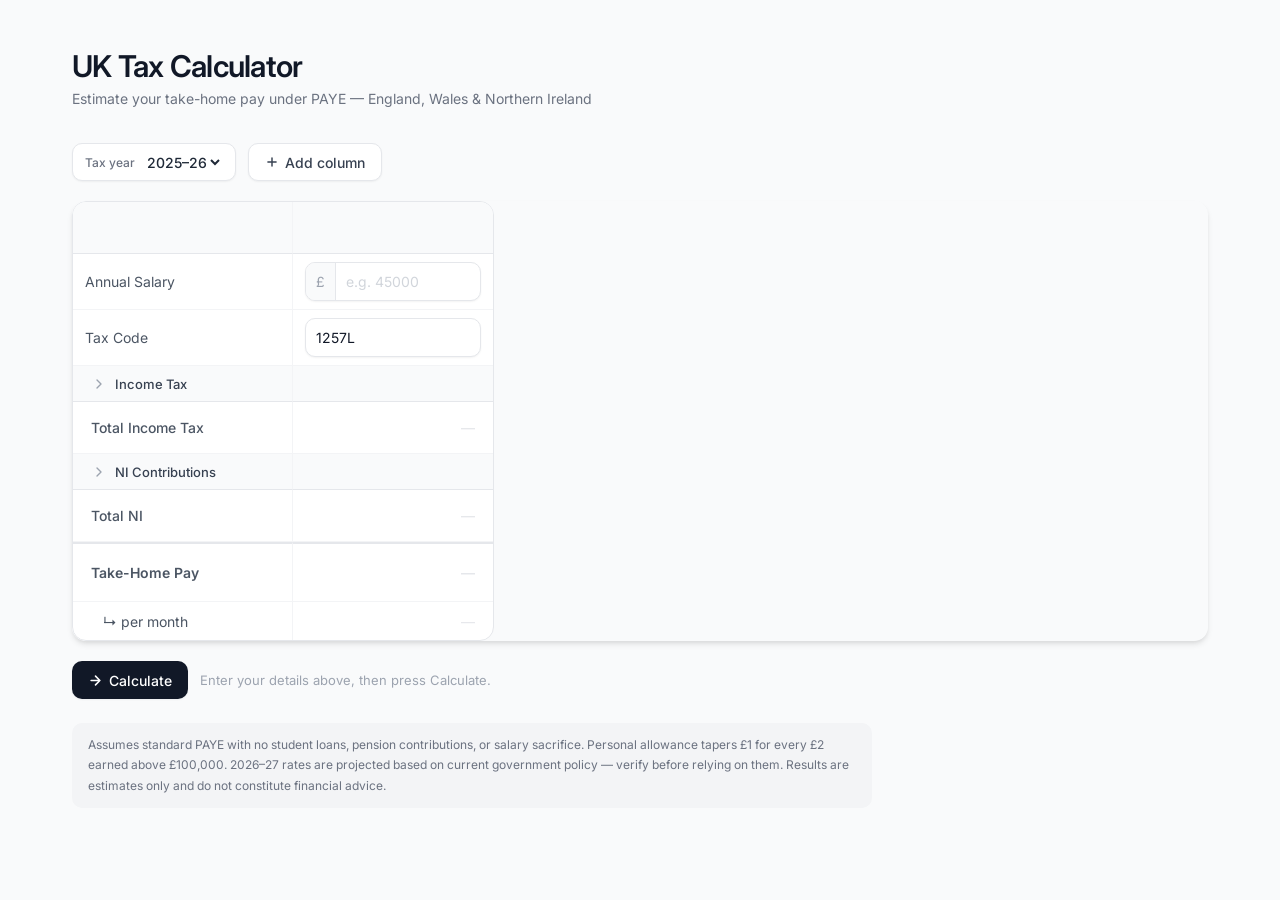
==== index.html @ f3ed20ea "First commit" ====
<!DOCTYPE html>
<html lang="en">
<head>
<meta charset="UTF-8">
<meta name="viewport" content="width=device-width, initial-scale=1.0">
<title>UK Tax Calculator</title>
<link href="https://fonts.googleapis.com/css2?family=Inter:wght@300;400;500;600&display=swap" rel="stylesheet">
<style>
*, *::before, *::after { box-sizing: border-box; margin: 0; padding: 0; }

:root {
  --white:   #ffffff;
  --gray-50: #f9fafb;
  --gray-100:#f3f4f6;
  --gray-200:#e5e7eb;
  --gray-300:#d1d5db;
  --gray-400:#9ca3af;
  --gray-500:#6b7280;
  --gray-600:#4b5563;
  --gray-700:#374151;
  --gray-800:#1f2937;
  --gray-900:#111827;

  --blue-50:  #eff6ff;
  --blue-100: #dbeafe;
  --blue-500: #3b82f6;
  --blue-600: #2563eb;
  --blue-700: #1d4ed8;

  --green-50:  #f0fdf4;
  --green-100: #dcfce7;
  --green-600: #16a34a;
  --green-700: #15803d;

  --amber-50:  #fffbeb;
  --amber-100: #fef3c7;
  --amber-600: #d97706;

  --radius-sm: 6px;
  --radius:    10px;
  --radius-lg: 14px;
  --shadow-sm: 0 1px 2px rgba(0,0,0,0.05);
  --shadow:    0 1px 3px rgba(0,0,0,0.1), 0 1px 2px rgba(0,0,0,0.06);
  --shadow-md: 0 4px 6px -1px rgba(0,0,0,0.1), 0 2px 4px -1px rgba(0,0,0,0.06);
  --col-w: 200px;
  --label-w: 220px;
}

body {
  font-family: 'Inter', system-ui, sans-serif;
  background: var(--gray-50);
  color: var(--gray-900);
  min-height: 100vh;
  -webkit-font-smoothing: antialiased;
}

.page {
  max-width: 1200px;
  margin: 0 auto;
  padding: 48px 32px 80px;
}

/* ── Header ─────────────────────────────────── */
.page-header {
  margin-bottom: 36px;
}
.page-header h1 {
  font-size: 1.875rem;
  font-weight: 600;
  letter-spacing: -0.025em;
  color: var(--gray-900);
  line-height: 1.2;
}
.page-header p {
  margin-top: 6px;
  font-size: 0.875rem;
  color: var(--gray-500);
}

/* ── Toolbar ─────────────────────────────────── */
.toolbar {
  display: flex;
  align-items: center;
  gap: 12px;
  margin-bottom: 20px;
  flex-wrap: wrap;
}

.select-wrap {
  display: flex;
  align-items: center;
  gap: 8px;
  background: var(--white);
  border: 1px solid var(--gray-200);
  border-radius: var(--radius);
  padding: 0 12px;
  height: 38px;
  box-shadow: var(--shadow-sm);
}
.select-wrap label {
  font-size: 0.75rem;
  font-weight: 500;
  color: var(--gray-500);
  white-space: nowrap;
}
.select-wrap select {
  background: none;
  border: none;
  font-family: inherit;
  font-size: 0.875rem;
  font-weight: 500;
  color: var(--gray-800);
  outline: none;
  cursor: pointer;
}

/* ── Buttons ─────────────────────────────────── */
.btn {
  display: inline-flex;
  align-items: center;
  gap: 6px;
  font-family: inherit;
  font-size: 0.875rem;
  font-weight: 500;
  border-radius: var(--radius);
  border: none;
  cursor: pointer;
  padding: 0 16px;
  height: 38px;
  transition: background 0.15s, box-shadow 0.15s, transform 0.1s;
  white-space: nowrap;
}
.btn:active { transform: scale(0.98); }

.btn-primary {
  background: var(--gray-900);
  color: #fff;
  box-shadow: var(--shadow-sm);
}
.btn-primary:hover { background: var(--gray-700); }

.btn-outline {
  background: var(--white);
  color: var(--gray-700);
  border: 1px solid var(--gray-200);
  box-shadow: var(--shadow-sm);
}
.btn-outline:hover { background: var(--gray-50); border-color: var(--gray-300); }

.btn-ghost {
  background: transparent;
  color: var(--gray-500);
  border: 1px dashed var(--gray-300);
}
.btn-ghost:hover { background: var(--gray-100); color: var(--gray-700); }

.btn-danger {
  background: none;
  border: none;
  color: var(--gray-400);
  cursor: pointer;
  font-size: 0.75rem;
  font-family: inherit;
  padding: 2px 6px;
  border-radius: var(--radius-sm);
  transition: color 0.15s, background 0.15s;
}
.btn-danger:hover { color: #dc2626; background: #fef2f2; }

/* ── Table wrapper ─────────────────────────────────── */
.table-scroll {
  overflow-x: auto;
  border-radius: var(--radius-lg);
  box-shadow: var(--shadow-md);
}

.calc-grid {
  display: grid;
  /* label col + data cols; set via JS inline style */
  background: var(--white);
  border: 1px solid var(--gray-200);
  border-radius: var(--radius-lg);
  overflow: hidden;
  min-width: fit-content;
  width: fit-content;
}

/* ── Cells ─────────────────────────────────── */
.cell {
  display: flex;
  align-items: center;
  padding: 0 18px;
  min-height: 48px;
  border-bottom: 1px solid var(--gray-100);
  border-right: 1px solid var(--gray-100);
  font-size: 0.875rem;
}
.cell.no-border-right { border-right: none; }
.cell.no-border-bottom { border-bottom: none; }

/* column header */
.cell-colhead {
  background: var(--gray-50);
  min-height: 52px;
  justify-content: space-between;
  align-items: center;
  gap: 6px;
  border-bottom: 1px solid var(--gray-200);
  border-right: 1px solid var(--gray-100);
}
.cell-colhead.label-col {
  justify-content: flex-start;
}

/* section row */
.cell-section {
  background: var(--gray-50);
  min-height: 36px;
  border-bottom: 1px solid var(--gray-200);
}
.cell-section.label-col {
  cursor: pointer;
  user-select: none;
  gap: 8px;
  transition: background 0.12s;
}
.cell-section.label-col:hover { background: var(--gray-100); }
.cell-section.value-col {
  background: var(--gray-50);
}

/* input row */
.cell-input { min-height: 56px; padding: 8px 12px; }

/* band row */
.cell-band { min-height: 40px; background: var(--gray-50); }
.cell-band.label-col { padding-left: 36px; color: var(--gray-500); font-size: 0.8125rem; }

.cell-niband { min-height: 40px; background: var(--amber-50); }
.cell-niband.label-col { padding-left: 36px; color: var(--amber-600); font-size: 0.8125rem; }

.cell-taxband { min-height: 40px; background: var(--blue-50); }
.cell-taxband.label-col { padding-left: 36px; color: var(--blue-600); font-size: 0.8125rem; }

/* total rows */
.cell-total { min-height: 52px; font-weight: 500; }
.cell-total.label-col { font-size: 0.875rem; color: var(--gray-700); }

.cell-takehome { min-height: 60px; border-top: 2px solid var(--gray-200); }
.cell-takehome.label-col { font-size: 0.9375rem; font-weight: 600; color: var(--gray-900); }

.cell-monthly { min-height: 38px; }
.cell-monthly.label-col { padding-left: 30px; font-size: 0.8125rem; color: var(--gray-400); }

/* label column text */
.cell.label-col { color: var(--gray-600); font-size: 0.875rem; }

/* value cells */
.cell.value-col {
  justify-content: flex-end;
  font-variant-numeric: tabular-nums;
  color: var(--gray-600);
}
.cell-total.value-col { color: var(--blue-600); }
.cell-total.value-col.ni { color: var(--amber-600); }
.cell-takehome.value-col { font-size: 1rem; font-weight: 600; color: var(--gray-900); }
.cell-monthly.value-col  { color: var(--gray-400); font-size: 0.8125rem; }
.cell-taxband.value-col  { color: var(--blue-500); }
.cell-niband.value-col   { color: var(--amber-600); }

/* pending state (not yet calculated) */
.cell.pending { color: var(--gray-300); }

/* ── Input field ─────────────────────────────────── */
.field {
  display: flex;
  align-items: center;
  width: 100%;
  background: var(--white);
  border: 1px solid var(--gray-200);
  border-radius: var(--radius);
  overflow: hidden;
  transition: border-color 0.15s, box-shadow 0.15s;
  box-shadow: var(--shadow-sm);
}
.field:focus-within {
  border-color: var(--blue-500);
  box-shadow: 0 0 0 3px rgba(59,130,246,0.15);
}
.field-pfx {
  padding: 0 10px;
  font-size: 0.875rem;
  color: var(--gray-400);
  background: var(--gray-50);
  align-self: stretch;
  display: flex;
  align-items: center;
  border-right: 1px solid var(--gray-200);
  flex-shrink: 0;
}
.field input {
  flex: 1;
  border: none;
  background: none;
  font-family: inherit;
  font-size: 0.875rem;
  color: var(--gray-900);
  padding: 10px 10px;
  outline: none;
  min-width: 0;
}
.field input::placeholder { color: var(--gray-300); }

/* ── Toggle chevron ─────────────────────────────────── */
.chevron {
  width: 16px;
  height: 16px;
  flex-shrink: 0;
  color: var(--gray-400);
  transition: transform 0.2s;
}
.chevron.open { transform: rotate(90deg); }

/* ── Column header controls ─────────────────────────────────── */
.col-num {
  font-size: 0.75rem;
  font-weight: 600;
  color: var(--gray-400);
  letter-spacing: 0.06em;
  text-transform: uppercase;
}

/* ── Badges ─────────────────────────────────── */
.badge {
  display: inline-flex;
  align-items: center;
  font-size: 0.6875rem;
  font-weight: 500;
  padding: 2px 7px;
  border-radius: 999px;
}
.badge-blue { background: var(--blue-100); color: var(--blue-700); }
.badge-green { background: var(--green-100); color: var(--green-700); }

/* ── Calculate button area ─────────────────────────────────── */
.calc-action {
  display: flex;
  align-items: center;
  gap: 12px;
  margin-top: 20px;
}
.calc-note {
  font-size: 0.8125rem;
  color: var(--gray-400);
}

/* ── Result pending overlay ─────────────────────────────────── */
.result-dash {
  color: var(--gray-200);
  font-size: 0.875rem;
}

/* ── Disclaimer ─────────────────────────────────── */
.disclaimer {
  margin-top: 24px;
  padding: 12px 16px;
  background: var(--gray-100);
  border-radius: var(--radius);
  font-size: 0.75rem;
  color: var(--gray-500);
  line-height: 1.7;
  max-width: 800px;
}

/* ── Animations ─────────────────────────────────── */
@keyframes fadeSlide {
  from { opacity: 0; transform: translateY(8px); }
  to   { opacity: 1; transform: translateY(0); }
}
.results-appear { animation: fadeSlide 0.25s ease; }
</style>
</head>
<body>
<div class="page">

  <header class="page-header">
    <h1>UK Tax Calculator</h1>
    <p>Estimate your take-home pay under PAYE — England, Wales &amp; Northern Ireland</p>
  </header>

  <div class="toolbar">
    <div class="select-wrap">
      <label>Tax year</label>
      <select id="taxYear">
        <option value="2526" selected>2025–26</option>
        <option value="2627">2026–27</option>
      </select>
    </div>
  </div>

  <div class="table-scroll">
    <div class="calc-grid" id="grid"></div>
  </div>

  <div class="calc-action">
    <button class="btn btn-primary" id="calcBtn" onclick="calculate()">
      <svg width="15" height="15" viewBox="0 0 24 24" fill="none" stroke="currentColor" stroke-width="2.5" stroke-linecap="round" stroke-linejoin="round"><path d="M5 12h14M12 5l7 7-7 7"/></svg>
      Calculate
    </button>
    <span class="calc-note" id="calcNote">Enter your details above, then press Calculate.</span>
  </div>

  <p class="disclaimer">
    Assumes standard PAYE with no student loans, pension contributions, or salary sacrifice. Personal allowance tapers £1 for every £2 earned above £100,000.
    2026–27 rates are projected based on current government policy — verify before relying on them. Results are estimates only and do not constitute financial advice.
  </p>

</div>

<script>
// ── Tax data ──────────────────────────────────────────────────────────────────
const YEARS = {
  '2526': {
    pa: 12570,
    tax: [
      { label: 'Personal allowance (0%)',  rate: 0,    lo: 0,      hi: 12570 },
      { label: 'Basic rate · 20%',         rate: 0.20, lo: 12570,  hi: 50270 },
      { label: 'Higher rate · 40%',        rate: 0.40, lo: 50270,  hi: 125140 },
      { label: 'Additional rate · 45%',    rate: 0.45, lo: 125140, hi: Infinity },
    ],
    ni: [
      { label: 'Below threshold · 0%',     rate: 0,    lo: 0,      hi: 12570 },
      { label: 'Primary rate · 8%',        rate: 0.08, lo: 12570,  hi: 50270 },
      { label: 'Above upper limit · 2%',   rate: 0.02, lo: 50270,  hi: Infinity },
    ],
  },
  '2627': {
    pa: 12570,
    tax: [
      { label: 'Personal allowance (0%)',  rate: 0,    lo: 0,      hi: 12570 },
      { label: 'Basic rate · 20%',         rate: 0.20, lo: 12570,  hi: 50270 },
      { label: 'Higher rate · 40%',        rate: 0.40, lo: 50270,  hi: 125140 },
      { label: 'Additional rate · 45%',    rate: 0.45, lo: 125140, hi: Infinity },
    ],
    ni: [
      { label: 'Below threshold · 0%',     rate: 0,    lo: 0,      hi: 12570 },
      { label: 'Primary rate · 8%',        rate: 0.08, lo: 12570,  hi: 50270 },
      { label: 'Above upper limit · 2%',   rate: 0.02, lo: 50270,  hi: Infinity },
    ],
  },
};

// ── State ─────────────────────────────────────────────────────────────────────
const MAX_COLS = 5;
const S = {
  cols: [{ salary: '', taxCode: '1257L' }],  // start with 1 column
  taxOpen: false,
  niOpen: false,
  results: null,   // null = not yet calculated
};

// ── Tax code parser ───────────────────────────────────────────────────────────
function parseCode(code, basePa, salary) {
  code = (code || '1257L').toUpperCase().trim();
  const suffix = code.replace(/\d/g, '');
  const n = parseInt(code.replace(/\D/g, ''), 10);
  if (suffix === 'NT') return { pa: Infinity, mode: 'NT' };
  if (suffix === 'BR') return { pa: 0,        mode: 'BR' };
  if (suffix === 'D0') return { pa: 0,        mode: 'D0' };
  if (suffix === 'D1') return { pa: 0,        mode: 'D1' };
  if (suffix === 'K')  return { pa: -(n * 10), mode: 'K' };
  let pa = isNaN(n) ? basePa : n * 10;
  if (suffix === 'M') pa += 1260;
  if (suffix === 'N') pa -= 1260;
  if (salary > 100000 && pa > 0)
    pa = Math.max(0, pa - Math.floor((salary - 100000) / 2));
  return { pa, mode: 'normal' };
}

// ── Calculation ───────────────────────────────────────────────────────────────
function calcOne(salary, taxCode, yearKey) {
  if (!salary || salary <= 0) return null;
  const yr = YEARS[yearKey];
  const { pa, mode } = parseCode(taxCode, yr.pa, salary);

  let taxBands;
  if (mode === 'BR') {
    taxBands = [{ label: 'Basic rate · 20%',       rate: 0.20, lo: 0, hi: Infinity }];
  } else if (mode === 'D0') {
    taxBands = [{ label: 'Higher rate · 40%',      rate: 0.40, lo: 0, hi: Infinity }];
  } else if (mode === 'D1') {
    taxBands = [{ label: 'Additional rate · 45%',  rate: 0.45, lo: 0, hi: Infinity }];
  } else if (mode === 'NT') {
    taxBands = [{ label: 'No tax',                 rate: 0,    lo: 0, hi: Infinity }];
  } else {
    const shift = (mode === 'K') ? 0 : pa - yr.pa;
    const extra = (mode === 'K') ? Math.abs(pa) : 0;
    taxBands = yr.tax.map(b => ({
      ...b,
      lo: Math.max(0, b.lo + shift + extra),
      hi: b.hi === Infinity ? Infinity : Math.max(0, b.hi + shift + extra),
    }));
  }

  const taxBreakdown = taxBands.map(b => {
    const taxable = Math.max(0, Math.min(salary, b.hi) - b.lo);
    return { label: b.label, amount: taxable * b.rate };
  });
  const niBreakdown = yr.ni.map(b => {
    const niable = Math.max(0, Math.min(salary, b.hi) - b.lo);
    return { label: b.label, amount: niable * b.rate };
  });
  const totalTax = taxBreakdown.reduce((s, b) => s + b.amount, 0);
  const totalNI  = niBreakdown.reduce((s, b) => s + b.amount, 0);
  return { salary, totalTax, totalNI, takeHome: salary - totalTax - totalNI, taxBreakdown, niBreakdown };
}

// ── Format helpers ────────────────────────────────────────────────────────────
const fmt  = v => v == null ? '—' : '£' + Math.round(v).toLocaleString('en-GB');
const esc  = s => String(s||'').replace(/&/g,'&amp;').replace(/</g,'&lt;').replace(/>/g,'&gt;').replace(/"/g,'&quot;');
const cols = () => S.cols.length;

// ── Render ────────────────────────────────────────────────────────────────────
function render() {
  const yearKey = document.getElementById('taxYear').value;
  const yr = YEARS[yearKey];
  const n = cols();
  const res = S.results; // array | null

  // Update grid column template
  const grid = document.getElementById('grid');
  grid.style.gridTemplateColumns = `var(--label-w) repeat(${n}, var(--col-w))`;

  // Chevron SVG helper
  const chev = (open) =>
    `<svg class="chevron ${open ? 'open' : ''}" viewBox="0 0 24 24" fill="none" stroke="currentColor" stroke-width="2" stroke-linecap="round" stroke-linejoin="round"><polyline points="9 18 15 12 9 6"/></svg>`;

  // Cell builders
  const C = (cls, content, extra='') =>
    `<div class="cell ${cls}" ${extra}>${content}</div>`;

  const lastColClass = (i) => i === n - 1 ? 'no-border-right' : '';
  const lastRowFlag = 'no-border-bottom';

  let h = '';

  // ── Column header row
  h += C('cell-colhead label-col', '');
  for (let i = 0; i < n; i++) {
    const isLast = i === n - 1;
    h += `<div class="cell cell-colhead value-col ${isLast ? 'no-border-right' : ''}">
      <span class="col-num">${n > 1 ? `Option ${String.fromCharCode(65 + i)}` : ''}</span>
      ${n > 1 ? `<button class="btn-danger" onclick="removeCol(${i})" title="Remove column">✕</button>` : ''}
    </div>`;
  }

  // ── Annual salary row
  h += C('cell cell-input label-col', 'Annual Salary');
  for (let i = 0; i < n; i++) {
    h += `<div class="cell cell-input value-col ${lastColClass(i)}">
      <div class="field">
        <span class="field-pfx">£</span>
        <input type="number" min="0" step="1000" placeholder="e.g. 45000"
          value="${esc(S.cols[i].salary)}"
          data-col-input="${i}" data-field="salary"
          oninput="updateCol(${i},'salary',this.value)">
      </div>
    </div>`;
  }

  // ── Tax code row
  h += C('cell cell-input label-col', 'Tax Code');
  for (let i = 0; i < n; i++) {
    h += `<div class="cell cell-input value-col ${lastColClass(i)}">
      <div class="field">
        <input type="text" placeholder="e.g. 1257L" style="text-transform:uppercase"
          value="${esc(S.cols[i].taxCode)}"
          data-col-input="${i}" data-field="taxCode"
          oninput="updateCol(${i},'taxCode',this.value)">
      </div>
    </div>`;
  }

  // ── Income Tax section header (toggle in label col only)
  h += `<div class="cell cell-section label-col" onclick="toggleS('taxOpen')">
    ${chev(S.taxOpen)}
    <span style="font-size:0.8125rem;font-weight:500;color:var(--gray-700)">Income Tax</span>
  </div>`;
  for (let i = 0; i < n; i++) {
    h += C(`cell cell-section value-col ${lastColClass(i)}`, '');
  }

  // ── Tax band rows
  if (S.taxOpen) {
    yr.tax.forEach((b, bi) => {
      h += C('cell cell-taxband label-col', b.label);
      for (let i = 0; i < n; i++) {
        const val = res ? res[i]?.taxBreakdown[bi]?.amount ?? null : null;
        h += C(`cell cell-taxband value-col ${lastColClass(i)}`, res ? fmt(val) : '<span class="result-dash">—</span>');
      }
    });
  }

  // ── Total income tax
  h += C('cell cell-total label-col', 'Total Income Tax');
  for (let i = 0; i < n; i++) {
    h += C(`cell cell-total value-col ${lastColClass(i)}`, res ? fmt(res[i]?.totalTax) : '<span class="result-dash">—</span>');
  }

  // ── NI section header
  h += `<div class="cell cell-section label-col" onclick="toggleS('niOpen')">
    ${chev(S.niOpen)}
    <span style="font-size:0.8125rem;font-weight:500;color:var(--gray-700)">NI Contributions</span>
  </div>`;
  for (let i = 0; i < n; i++) {
    h += C(`cell cell-section value-col ${lastColClass(i)}`, '');
  }

  // ── NI band rows
  if (S.niOpen) {
    yr.ni.forEach((b, bi) => {
      h += C('cell cell-niband label-col', b.label);
      for (let i = 0; i < n; i++) {
        const val = res ? res[i]?.niBreakdown[bi]?.amount ?? null : null;
        h += C(`cell cell-niband value-col ${lastColClass(i)}`, res ? fmt(val) : '<span class="result-dash">—</span>');
      }
    });
  }

  // ── Total NI
  h += C('cell cell-total label-col', 'Total NI');
  for (let i = 0; i < n; i++) {
    h += C(`cell cell-total value-col ni ${lastColClass(i)}`, res ? fmt(res[i]?.totalNI) : '<span class="result-dash">—</span>');
  }

  // ── Take-home annual
  h += C('cell cell-takehome label-col', 'Take-Home Pay');
  for (let i = 0; i < n; i++) {
    h += C(`cell cell-takehome value-col ${lastColClass(i)}`, res ? fmt(res[i]?.takeHome) : '<span class="result-dash">—</span>');
  }

  // ── Take-home monthly (last row — no bottom border)
  h += C(`cell cell-monthly label-col ${lastRowFlag}`, '↳ per month');
  for (let i = 0; i < n; i++) {
    h += C(`cell cell-monthly value-col ${lastColClass(i)} ${lastRowFlag}`, res ? fmt(res[i] ? res[i].takeHome / 12 : null) : '<span class="result-dash">—</span>');
  }

  grid.innerHTML = h;

  // Show/hide add column button in toolbar
  renderToolbar();
}

function renderToolbar() {
  let btn = document.getElementById('addColBtn');
  if (!btn) {
    btn = document.createElement('button');
    btn.id = 'addColBtn';
    btn.className = 'btn btn-outline';
    btn.onclick = addCol;
    document.querySelector('.toolbar').appendChild(btn);
  }
  if (S.cols.length >= MAX_COLS) {
    btn.style.display = 'none';
  } else {
    btn.style.display = '';
    btn.innerHTML = `<svg width="14" height="14" viewBox="0 0 24 24" fill="none" stroke="currentColor" stroke-width="2.5" stroke-linecap="round"><line x1="12" y1="5" x2="12" y2="19"/><line x1="5" y1="12" x2="19" y2="12"/></svg> Add column`;
  }
}

// ── Actions ────────────────────────────────────────────────────────────────────
function setNote(msg, color) {
  const note = document.getElementById('calcNote');
  note.textContent = msg;
  note.style.color = color;
}

function calculate() {
  // Flush any in-progress input values from the DOM into state before calculating,
  // since updateCol() no longer calls render() (to preserve focus).
  document.querySelectorAll('[data-col-input]').forEach(el => {
    const i = +el.dataset.colInput;
    const field = el.dataset.field;
    if (S.cols[i]) S.cols[i][field] = el.value;
  });

  const yearKey = document.getElementById('taxYear').value;
  S.results = S.cols.map(c => {
    const sal = parseFloat(c.salary);
    return isNaN(sal) || sal <= 0 ? null : calcOne(sal, c.taxCode, yearKey);
  });

  const anyValid = S.results.some(r => r !== null);
  if (anyValid) {
    setNote('Results updated.', 'var(--green-600)');
    document.getElementById('grid').classList.add('results-appear');
    setTimeout(() => document.getElementById('grid').classList.remove('results-appear'), 300);
  } else {
    setNote('Please enter at least one annual salary.', 'var(--gray-400)');
  }

  render();
}

function updateCol(i, field, val) {
  S.cols[i][field] = val;
  // Mark results stale — do NOT call render() here, that would destroy the focused input
  if (S.results) {
    S.results = null;
    setNote('Details changed — press Calculate to update.', 'var(--gray-400)');
  }
  // Keep the grid column template in sync (no innerHTML touch needed)
}

function addCol() {
  if (S.cols.length >= MAX_COLS) return;
  S.cols.push({ salary: '', taxCode: '1257L' });
  S.results = null;
  render();
}

function removeCol(i) {
  if (S.cols.length <= 1) return;
  S.cols.splice(i, 1);
  S.results = null;
  render();
}

function toggleS(key) {
  S[key] = !S[key];
  render();
}

// ── Init ───────────────────────────────────────────────────────────────────────
render();
</script>
</body>
</html>
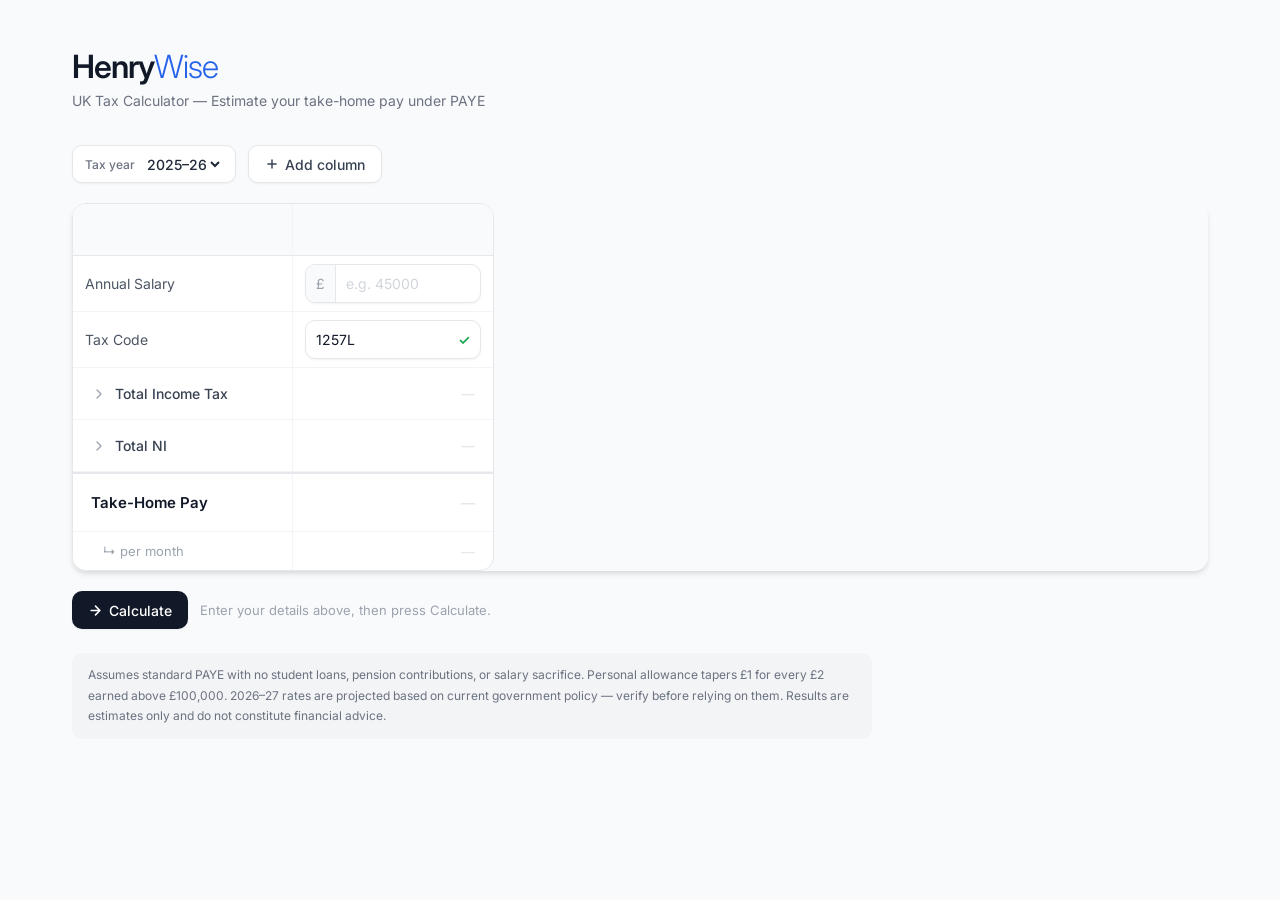
==== commit 9be4e010: "Split into separate files, add branding and UX improvements Extract inline CSS to styles.css and JS " ====
--- a/index.html
+++ b/index.html
@@ -1,391 +1,18 @@
 <!DOCTYPE html>
 <html lang="en">
 <head>
-<meta charset="UTF-8">
-<meta name="viewport" content="width=device-width, initial-scale=1.0">
-<title>UK Tax Calculator</title>
-<link href="https://fonts.googleapis.com/css2?family=Inter:wght@300;400;500;600&display=swap" rel="stylesheet">
-<style>
-*, *::before, *::after { box-sizing: border-box; margin: 0; padding: 0; }
-
-:root {
-  --white:   #ffffff;
-  --gray-50: #f9fafb;
-  --gray-100:#f3f4f6;
-  --gray-200:#e5e7eb;
-  --gray-300:#d1d5db;
-  --gray-400:#9ca3af;
-  --gray-500:#6b7280;
-  --gray-600:#4b5563;
-  --gray-700:#374151;
-  --gray-800:#1f2937;
-  --gray-900:#111827;
-
-  --blue-50:  #eff6ff;
-  --blue-100: #dbeafe;
-  --blue-500: #3b82f6;
-  --blue-600: #2563eb;
-  --blue-700: #1d4ed8;
-
-  --green-50:  #f0fdf4;
-  --green-100: #dcfce7;
-  --green-600: #16a34a;
-  --green-700: #15803d;
-
-  --amber-50:  #fffbeb;
-  --amber-100: #fef3c7;
-  --amber-600: #d97706;
-
-  --radius-sm: 6px;
-  --radius:    10px;
-  --radius-lg: 14px;
-  --shadow-sm: 0 1px 2px rgba(0,0,0,0.05);
-  --shadow:    0 1px 3px rgba(0,0,0,0.1), 0 1px 2px rgba(0,0,0,0.06);
-  --shadow-md: 0 4px 6px -1px rgba(0,0,0,0.1), 0 2px 4px -1px rgba(0,0,0,0.06);
-  --col-w: 200px;
-  --label-w: 220px;
-}
-
-body {
-  font-family: 'Inter', system-ui, sans-serif;
-  background: var(--gray-50);
-  color: var(--gray-900);
-  min-height: 100vh;
-  -webkit-font-smoothing: antialiased;
-}
-
-.page {
-  max-width: 1200px;
-  margin: 0 auto;
-  padding: 48px 32px 80px;
-}
-
-/* ── Header ─────────────────────────────────── */
-.page-header {
-  margin-bottom: 36px;
-}
-.page-header h1 {
-  font-size: 1.875rem;
-  font-weight: 600;
-  letter-spacing: -0.025em;
-  color: var(--gray-900);
-  line-height: 1.2;
-}
-.page-header p {
-  margin-top: 6px;
-  font-size: 0.875rem;
-  color: var(--gray-500);
-}
-
-/* ── Toolbar ─────────────────────────────────── */
-.toolbar {
-  display: flex;
-  align-items: center;
-  gap: 12px;
-  margin-bottom: 20px;
-  flex-wrap: wrap;
-}
-
-.select-wrap {
-  display: flex;
-  align-items: center;
-  gap: 8px;
-  background: var(--white);
-  border: 1px solid var(--gray-200);
-  border-radius: var(--radius);
-  padding: 0 12px;
-  height: 38px;
-  box-shadow: var(--shadow-sm);
-}
-.select-wrap label {
-  font-size: 0.75rem;
-  font-weight: 500;
-  color: var(--gray-500);
-  white-space: nowrap;
-}
-.select-wrap select {
-  background: none;
-  border: none;
-  font-family: inherit;
-  font-size: 0.875rem;
-  font-weight: 500;
-  color: var(--gray-800);
-  outline: none;
-  cursor: pointer;
-}
-
-/* ── Buttons ─────────────────────────────────── */
-.btn {
-  display: inline-flex;
-  align-items: center;
-  gap: 6px;
-  font-family: inherit;
-  font-size: 0.875rem;
-  font-weight: 500;
-  border-radius: var(--radius);
-  border: none;
-  cursor: pointer;
-  padding: 0 16px;
-  height: 38px;
-  transition: background 0.15s, box-shadow 0.15s, transform 0.1s;
-  white-space: nowrap;
-}
-.btn:active { transform: scale(0.98); }
-
-.btn-primary {
-  background: var(--gray-900);
-  color: #fff;
-  box-shadow: var(--shadow-sm);
-}
-.btn-primary:hover { background: var(--gray-700); }
-
-.btn-outline {
-  background: var(--white);
-  color: var(--gray-700);
-  border: 1px solid var(--gray-200);
-  box-shadow: var(--shadow-sm);
-}
-.btn-outline:hover { background: var(--gray-50); border-color: var(--gray-300); }
-
-.btn-ghost {
-  background: transparent;
-  color: var(--gray-500);
-  border: 1px dashed var(--gray-300);
-}
-.btn-ghost:hover { background: var(--gray-100); color: var(--gray-700); }
-
-.btn-danger {
-  background: none;
-  border: none;
-  color: var(--gray-400);
-  cursor: pointer;
-  font-size: 0.75rem;
-  font-family: inherit;
-  padding: 2px 6px;
-  border-radius: var(--radius-sm);
-  transition: color 0.15s, background 0.15s;
-}
-.btn-danger:hover { color: #dc2626; background: #fef2f2; }
-
-/* ── Table wrapper ─────────────────────────────────── */
-.table-scroll {
-  overflow-x: auto;
-  border-radius: var(--radius-lg);
-  box-shadow: var(--shadow-md);
-}
-
-.calc-grid {
-  display: grid;
-  /* label col + data cols; set via JS inline style */
-  background: var(--white);
-  border: 1px solid var(--gray-200);
-  border-radius: var(--radius-lg);
-  overflow: hidden;
-  min-width: fit-content;
-  width: fit-content;
-}
-
-/* ── Cells ─────────────────────────────────── */
-.cell {
-  display: flex;
-  align-items: center;
-  padding: 0 18px;
-  min-height: 48px;
-  border-bottom: 1px solid var(--gray-100);
-  border-right: 1px solid var(--gray-100);
-  font-size: 0.875rem;
-}
-.cell.no-border-right { border-right: none; }
-.cell.no-border-bottom { border-bottom: none; }
-
-/* column header */
-.cell-colhead {
-  background: var(--gray-50);
-  min-height: 52px;
-  justify-content: space-between;
-  align-items: center;
-  gap: 6px;
-  border-bottom: 1px solid var(--gray-200);
-  border-right: 1px solid var(--gray-100);
-}
-.cell-colhead.label-col {
-  justify-content: flex-start;
-}
-
-/* section row */
-.cell-section {
-  background: var(--gray-50);
-  min-height: 36px;
-  border-bottom: 1px solid var(--gray-200);
-}
-.cell-section.label-col {
-  cursor: pointer;
-  user-select: none;
-  gap: 8px;
-  transition: background 0.12s;
-}
-.cell-section.label-col:hover { background: var(--gray-100); }
-.cell-section.value-col {
-  background: var(--gray-50);
-}
-
-/* input row */
-.cell-input { min-height: 56px; padding: 8px 12px; }
-
-/* band row */
-.cell-band { min-height: 40px; background: var(--gray-50); }
-.cell-band.label-col { padding-left: 36px; color: var(--gray-500); font-size: 0.8125rem; }
-
-.cell-niband { min-height: 40px; background: var(--amber-50); }
-.cell-niband.label-col { padding-left: 36px; color: var(--amber-600); font-size: 0.8125rem; }
-
-.cell-taxband { min-height: 40px; background: var(--blue-50); }
-.cell-taxband.label-col { padding-left: 36px; color: var(--blue-600); font-size: 0.8125rem; }
-
-/* total rows */
-.cell-total { min-height: 52px; font-weight: 500; }
-.cell-total.label-col { font-size: 0.875rem; color: var(--gray-700); }
-
-.cell-takehome { min-height: 60px; border-top: 2px solid var(--gray-200); }
-.cell-takehome.label-col { font-size: 0.9375rem; font-weight: 600; color: var(--gray-900); }
-
-.cell-monthly { min-height: 38px; }
-.cell-monthly.label-col { padding-left: 30px; font-size: 0.8125rem; color: var(--gray-400); }
-
-/* label column text */
-.cell.label-col { color: var(--gray-600); font-size: 0.875rem; }
-
-/* value cells */
-.cell.value-col {
-  justify-content: flex-end;
-  font-variant-numeric: tabular-nums;
-  color: var(--gray-600);
-}
-.cell-total.value-col { color: var(--blue-600); }
-.cell-total.value-col.ni { color: var(--amber-600); }
-.cell-takehome.value-col { font-size: 1rem; font-weight: 600; color: var(--gray-900); }
-.cell-monthly.value-col  { color: var(--gray-400); font-size: 0.8125rem; }
-.cell-taxband.value-col  { color: var(--blue-500); }
-.cell-niband.value-col   { color: var(--amber-600); }
-
-/* pending state (not yet calculated) */
-.cell.pending { color: var(--gray-300); }
-
-/* ── Input field ─────────────────────────────────── */
-.field {
-  display: flex;
-  align-items: center;
-  width: 100%;
-  background: var(--white);
-  border: 1px solid var(--gray-200);
-  border-radius: var(--radius);
-  overflow: hidden;
-  transition: border-color 0.15s, box-shadow 0.15s;
-  box-shadow: var(--shadow-sm);
-}
-.field:focus-within {
-  border-color: var(--blue-500);
-  box-shadow: 0 0 0 3px rgba(59,130,246,0.15);
-}
-.field-pfx {
-  padding: 0 10px;
-  font-size: 0.875rem;
-  color: var(--gray-400);
-  background: var(--gray-50);
-  align-self: stretch;
-  display: flex;
-  align-items: center;
-  border-right: 1px solid var(--gray-200);
-  flex-shrink: 0;
-}
-.field input {
-  flex: 1;
-  border: none;
-  background: none;
-  font-family: inherit;
-  font-size: 0.875rem;
-  color: var(--gray-900);
-  padding: 10px 10px;
-  outline: none;
-  min-width: 0;
-}
-.field input::placeholder { color: var(--gray-300); }
-
-/* ── Toggle chevron ─────────────────────────────────── */
-.chevron {
-  width: 16px;
-  height: 16px;
-  flex-shrink: 0;
-  color: var(--gray-400);
-  transition: transform 0.2s;
-}
-.chevron.open { transform: rotate(90deg); }
-
-/* ── Column header controls ─────────────────────────────────── */
-.col-num {
-  font-size: 0.75rem;
-  font-weight: 600;
-  color: var(--gray-400);
-  letter-spacing: 0.06em;
-  text-transform: uppercase;
-}
-
-/* ── Badges ─────────────────────────────────── */
-.badge {
-  display: inline-flex;
-  align-items: center;
-  font-size: 0.6875rem;
-  font-weight: 500;
-  padding: 2px 7px;
-  border-radius: 999px;
-}
-.badge-blue { background: var(--blue-100); color: var(--blue-700); }
-.badge-green { background: var(--green-100); color: var(--green-700); }
-
-/* ── Calculate button area ─────────────────────────────────── */
-.calc-action {
-  display: flex;
-  align-items: center;
-  gap: 12px;
-  margin-top: 20px;
-}
-.calc-note {
-  font-size: 0.8125rem;
-  color: var(--gray-400);
-}
-
-/* ── Result pending overlay ─────────────────────────────────── */
-.result-dash {
-  color: var(--gray-200);
-  font-size: 0.875rem;
-}
-
-/* ── Disclaimer ─────────────────────────────────── */
-.disclaimer {
-  margin-top: 24px;
-  padding: 12px 16px;
-  background: var(--gray-100);
-  border-radius: var(--radius);
-  font-size: 0.75rem;
-  color: var(--gray-500);
-  line-height: 1.7;
-  max-width: 800px;
-}
-
-/* ── Animations ─────────────────────────────────── */
-@keyframes fadeSlide {
-  from { opacity: 0; transform: translateY(8px); }
-  to   { opacity: 1; transform: translateY(0); }
-}
-.results-appear { animation: fadeSlide 0.25s ease; }
-</style>
+  <meta charset="UTF-8">
+  <meta name="viewport" content="width=device-width, initial-scale=1.0">
+  <title>HenryWise</title>
+  <link href="https://fonts.googleapis.com/css2?family=Inter:wght@300;400;500;600&display=swap" rel="stylesheet">
+  <link rel="stylesheet" href="styles.css">
 </head>
 <body>
 <div class="page">
 
   <header class="page-header">
-    <h1>UK Tax Calculator</h1>
-    <p>Estimate your take-home pay under PAYE — England, Wales &amp; Northern Ireland</p>
+    <div class="logo"><span class="logo-henry">Henry</span><span class="logo-wise">Wise</span></div>
+    <p>UK Tax Calculator — Estimate your take-home pay under PAYE</p>
   </header>
 
   <div class="toolbar">
@@ -411,328 +38,14 @@
   </div>
 
   <p class="disclaimer">
-    Assumes standard PAYE with no student loans, pension contributions, or salary sacrifice. Personal allowance tapers £1 for every £2 earned above £100,000.
-    2026–27 rates are projected based on current government policy — verify before relying on them. Results are estimates only and do not constitute financial advice.
+    Assumes standard PAYE with no student loans, pension contributions, or salary sacrifice.
+    Personal allowance tapers £1 for every £2 earned above £100,000.
+    2026–27 rates are projected based on current government policy — verify before relying on them.
+    Results are estimates only and do not constitute financial advice.
   </p>
 
 </div>
 
-<script>
-// ── Tax data ──────────────────────────────────────────────────────────────────
-const YEARS = {
-  '2526': {
-    pa: 12570,
-    tax: [
-      { label: 'Personal allowance (0%)',  rate: 0,    lo: 0,      hi: 12570 },
-      { label: 'Basic rate · 20%',         rate: 0.20, lo: 12570,  hi: 50270 },
-      { label: 'Higher rate · 40%',        rate: 0.40, lo: 50270,  hi: 125140 },
-      { label: 'Additional rate · 45%',    rate: 0.45, lo: 125140, hi: Infinity },
-    ],
-    ni: [
-      { label: 'Below threshold · 0%',     rate: 0,    lo: 0,      hi: 12570 },
-      { label: 'Primary rate · 8%',        rate: 0.08, lo: 12570,  hi: 50270 },
-      { label: 'Above upper limit · 2%',   rate: 0.02, lo: 50270,  hi: Infinity },
-    ],
-  },
-  '2627': {
-    pa: 12570,
-    tax: [
-      { label: 'Personal allowance (0%)',  rate: 0,    lo: 0,      hi: 12570 },
-      { label: 'Basic rate · 20%',         rate: 0.20, lo: 12570,  hi: 50270 },
-      { label: 'Higher rate · 40%',        rate: 0.40, lo: 50270,  hi: 125140 },
-      { label: 'Additional rate · 45%',    rate: 0.45, lo: 125140, hi: Infinity },
-    ],
-    ni: [
-      { label: 'Below threshold · 0%',     rate: 0,    lo: 0,      hi: 12570 },
-      { label: 'Primary rate · 8%',        rate: 0.08, lo: 12570,  hi: 50270 },
-      { label: 'Above upper limit · 2%',   rate: 0.02, lo: 50270,  hi: Infinity },
-    ],
-  },
-};
-
-// ── State ─────────────────────────────────────────────────────────────────────
-const MAX_COLS = 5;
-const S = {
-  cols: [{ salary: '', taxCode: '1257L' }],  // start with 1 column
-  taxOpen: false,
-  niOpen: false,
-  results: null,   // null = not yet calculated
-};
-
-// ── Tax code parser ───────────────────────────────────────────────────────────
-function parseCode(code, basePa, salary) {
-  code = (code || '1257L').toUpperCase().trim();
-  const suffix = code.replace(/\d/g, '');
-  const n = parseInt(code.replace(/\D/g, ''), 10);
-  if (suffix === 'NT') return { pa: Infinity, mode: 'NT' };
-  if (suffix === 'BR') return { pa: 0,        mode: 'BR' };
-  if (suffix === 'D0') return { pa: 0,        mode: 'D0' };
-  if (suffix === 'D1') return { pa: 0,        mode: 'D1' };
-  if (suffix === 'K')  return { pa: -(n * 10), mode: 'K' };
-  let pa = isNaN(n) ? basePa : n * 10;
-  if (suffix === 'M') pa += 1260;
-  if (suffix === 'N') pa -= 1260;
-  if (salary > 100000 && pa > 0)
-    pa = Math.max(0, pa - Math.floor((salary - 100000) / 2));
-  return { pa, mode: 'normal' };
-}
-
-// ── Calculation ───────────────────────────────────────────────────────────────
-function calcOne(salary, taxCode, yearKey) {
-  if (!salary || salary <= 0) return null;
-  const yr = YEARS[yearKey];
-  const { pa, mode } = parseCode(taxCode, yr.pa, salary);
-
-  let taxBands;
-  if (mode === 'BR') {
-    taxBands = [{ label: 'Basic rate · 20%',       rate: 0.20, lo: 0, hi: Infinity }];
-  } else if (mode === 'D0') {
-    taxBands = [{ label: 'Higher rate · 40%',      rate: 0.40, lo: 0, hi: Infinity }];
-  } else if (mode === 'D1') {
-    taxBands = [{ label: 'Additional rate · 45%',  rate: 0.45, lo: 0, hi: Infinity }];
-  } else if (mode === 'NT') {
-    taxBands = [{ label: 'No tax',                 rate: 0,    lo: 0, hi: Infinity }];
-  } else {
-    const shift = (mode === 'K') ? 0 : pa - yr.pa;
-    const extra = (mode === 'K') ? Math.abs(pa) : 0;
-    taxBands = yr.tax.map(b => ({
-      ...b,
-      lo: Math.max(0, b.lo + shift + extra),
-      hi: b.hi === Infinity ? Infinity : Math.max(0, b.hi + shift + extra),
-    }));
-  }
-
-  const taxBreakdown = taxBands.map(b => {
-    const taxable = Math.max(0, Math.min(salary, b.hi) - b.lo);
-    return { label: b.label, amount: taxable * b.rate };
-  });
-  const niBreakdown = yr.ni.map(b => {
-    const niable = Math.max(0, Math.min(salary, b.hi) - b.lo);
-    return { label: b.label, amount: niable * b.rate };
-  });
-  const totalTax = taxBreakdown.reduce((s, b) => s + b.amount, 0);
-  const totalNI  = niBreakdown.reduce((s, b) => s + b.amount, 0);
-  return { salary, totalTax, totalNI, takeHome: salary - totalTax - totalNI, taxBreakdown, niBreakdown };
-}
-
-// ── Format helpers ────────────────────────────────────────────────────────────
-const fmt  = v => v == null ? '—' : '£' + Math.round(v).toLocaleString('en-GB');
-const esc  = s => String(s||'').replace(/&/g,'&amp;').replace(/</g,'&lt;').replace(/>/g,'&gt;').replace(/"/g,'&quot;');
-const cols = () => S.cols.length;
-
-// ── Render ────────────────────────────────────────────────────────────────────
-function render() {
-  const yearKey = document.getElementById('taxYear').value;
-  const yr = YEARS[yearKey];
-  const n = cols();
-  const res = S.results; // array | null
-
-  // Update grid column template
-  const grid = document.getElementById('grid');
-  grid.style.gridTemplateColumns = `var(--label-w) repeat(${n}, var(--col-w))`;
-
-  // Chevron SVG helper
-  const chev = (open) =>
-    `<svg class="chevron ${open ? 'open' : ''}" viewBox="0 0 24 24" fill="none" stroke="currentColor" stroke-width="2" stroke-linecap="round" stroke-linejoin="round"><polyline points="9 18 15 12 9 6"/></svg>`;
-
-  // Cell builders
-  const C = (cls, content, extra='') =>
-    `<div class="cell ${cls}" ${extra}>${content}</div>`;
-
-  const lastColClass = (i) => i === n - 1 ? 'no-border-right' : '';
-  const lastRowFlag = 'no-border-bottom';
-
-  let h = '';
-
-  // ── Column header row
-  h += C('cell-colhead label-col', '');
-  for (let i = 0; i < n; i++) {
-    const isLast = i === n - 1;
-    h += `<div class="cell cell-colhead value-col ${isLast ? 'no-border-right' : ''}">
-      <span class="col-num">${n > 1 ? `Option ${String.fromCharCode(65 + i)}` : ''}</span>
-      ${n > 1 ? `<button class="btn-danger" onclick="removeCol(${i})" title="Remove column">✕</button>` : ''}
-    </div>`;
-  }
-
-  // ── Annual salary row
-  h += C('cell cell-input label-col', 'Annual Salary');
-  for (let i = 0; i < n; i++) {
-    h += `<div class="cell cell-input value-col ${lastColClass(i)}">
-      <div class="field">
-        <span class="field-pfx">£</span>
-        <input type="number" min="0" step="1000" placeholder="e.g. 45000"
-          value="${esc(S.cols[i].salary)}"
-          data-col-input="${i}" data-field="salary"
-          oninput="updateCol(${i},'salary',this.value)">
-      </div>
-    </div>`;
-  }
-
-  // ── Tax code row
-  h += C('cell cell-input label-col', 'Tax Code');
-  for (let i = 0; i < n; i++) {
-    h += `<div class="cell cell-input value-col ${lastColClass(i)}">
-      <div class="field">
-        <input type="text" placeholder="e.g. 1257L" style="text-transform:uppercase"
-          value="${esc(S.cols[i].taxCode)}"
-          data-col-input="${i}" data-field="taxCode"
-          oninput="updateCol(${i},'taxCode',this.value)">
-      </div>
-    </div>`;
-  }
-
-  // ── Income Tax section header (toggle in label col only)
-  h += `<div class="cell cell-section label-col" onclick="toggleS('taxOpen')">
-    ${chev(S.taxOpen)}
-    <span style="font-size:0.8125rem;font-weight:500;color:var(--gray-700)">Income Tax</span>
-  </div>`;
-  for (let i = 0; i < n; i++) {
-    h += C(`cell cell-section value-col ${lastColClass(i)}`, '');
-  }
-
-  // ── Tax band rows
-  if (S.taxOpen) {
-    yr.tax.forEach((b, bi) => {
-      h += C('cell cell-taxband label-col', b.label);
-      for (let i = 0; i < n; i++) {
-        const val = res ? res[i]?.taxBreakdown[bi]?.amount ?? null : null;
-        h += C(`cell cell-taxband value-col ${lastColClass(i)}`, res ? fmt(val) : '<span class="result-dash">—</span>');
-      }
-    });
-  }
-
-  // ── Total income tax
-  h += C('cell cell-total label-col', 'Total Income Tax');
-  for (let i = 0; i < n; i++) {
-    h += C(`cell cell-total value-col ${lastColClass(i)}`, res ? fmt(res[i]?.totalTax) : '<span class="result-dash">—</span>');
-  }
-
-  // ── NI section header
-  h += `<div class="cell cell-section label-col" onclick="toggleS('niOpen')">
-    ${chev(S.niOpen)}
-    <span style="font-size:0.8125rem;font-weight:500;color:var(--gray-700)">NI Contributions</span>
-  </div>`;
-  for (let i = 0; i < n; i++) {
-    h += C(`cell cell-section value-col ${lastColClass(i)}`, '');
-  }
-
-  // ── NI band rows
-  if (S.niOpen) {
-    yr.ni.forEach((b, bi) => {
-      h += C('cell cell-niband label-col', b.label);
-      for (let i = 0; i < n; i++) {
-        const val = res ? res[i]?.niBreakdown[bi]?.amount ?? null : null;
-        h += C(`cell cell-niband value-col ${lastColClass(i)}`, res ? fmt(val) : '<span class="result-dash">—</span>');
-      }
-    });
-  }
-
-  // ── Total NI
-  h += C('cell cell-total label-col', 'Total NI');
-  for (let i = 0; i < n; i++) {
-    h += C(`cell cell-total value-col ni ${lastColClass(i)}`, res ? fmt(res[i]?.totalNI) : '<span class="result-dash">—</span>');
-  }
-
-  // ── Take-home annual
-  h += C('cell cell-takehome label-col', 'Take-Home Pay');
-  for (let i = 0; i < n; i++) {
-    h += C(`cell cell-takehome value-col ${lastColClass(i)}`, res ? fmt(res[i]?.takeHome) : '<span class="result-dash">—</span>');
-  }
-
-  // ── Take-home monthly (last row — no bottom border)
-  h += C(`cell cell-monthly label-col ${lastRowFlag}`, '↳ per month');
-  for (let i = 0; i < n; i++) {
-    h += C(`cell cell-monthly value-col ${lastColClass(i)} ${lastRowFlag}`, res ? fmt(res[i] ? res[i].takeHome / 12 : null) : '<span class="result-dash">—</span>');
-  }
-
-  grid.innerHTML = h;
-
-  // Show/hide add column button in toolbar
-  renderToolbar();
-}
-
-function renderToolbar() {
-  let btn = document.getElementById('addColBtn');
-  if (!btn) {
-    btn = document.createElement('button');
-    btn.id = 'addColBtn';
-    btn.className = 'btn btn-outline';
-    btn.onclick = addCol;
-    document.querySelector('.toolbar').appendChild(btn);
-  }
-  if (S.cols.length >= MAX_COLS) {
-    btn.style.display = 'none';
-  } else {
-    btn.style.display = '';
-    btn.innerHTML = `<svg width="14" height="14" viewBox="0 0 24 24" fill="none" stroke="currentColor" stroke-width="2.5" stroke-linecap="round"><line x1="12" y1="5" x2="12" y2="19"/><line x1="5" y1="12" x2="19" y2="12"/></svg> Add column`;
-  }
-}
-
-// ── Actions ────────────────────────────────────────────────────────────────────
-function setNote(msg, color) {
-  const note = document.getElementById('calcNote');
-  note.textContent = msg;
-  note.style.color = color;
-}
-
-function calculate() {
-  // Flush any in-progress input values from the DOM into state before calculating,
-  // since updateCol() no longer calls render() (to preserve focus).
-  document.querySelectorAll('[data-col-input]').forEach(el => {
-    const i = +el.dataset.colInput;
-    const field = el.dataset.field;
-    if (S.cols[i]) S.cols[i][field] = el.value;
-  });
-
-  const yearKey = document.getElementById('taxYear').value;
-  S.results = S.cols.map(c => {
-    const sal = parseFloat(c.salary);
-    return isNaN(sal) || sal <= 0 ? null : calcOne(sal, c.taxCode, yearKey);
-  });
-
-  const anyValid = S.results.some(r => r !== null);
-  if (anyValid) {
-    setNote('Results updated.', 'var(--green-600)');
-    document.getElementById('grid').classList.add('results-appear');
-    setTimeout(() => document.getElementById('grid').classList.remove('results-appear'), 300);
-  } else {
-    setNote('Please enter at least one annual salary.', 'var(--gray-400)');
-  }
-
-  render();
-}
-
-function updateCol(i, field, val) {
-  S.cols[i][field] = val;
-  // Mark results stale — do NOT call render() here, that would destroy the focused input
-  if (S.results) {
-    S.results = null;
-    setNote('Details changed — press Calculate to update.', 'var(--gray-400)');
-  }
-  // Keep the grid column template in sync (no innerHTML touch needed)
-}
-
-function addCol() {
-  if (S.cols.length >= MAX_COLS) return;
-  S.cols.push({ salary: '', taxCode: '1257L' });
-  S.results = null;
-  render();
-}
-
-function removeCol(i) {
-  if (S.cols.length <= 1) return;
-  S.cols.splice(i, 1);
-  S.results = null;
-  render();
-}
-
-function toggleS(key) {
-  S[key] = !S[key];
-  render();
-}
-
-// ── Init ───────────────────────────────────────────────────────────────────────
-render();
-</script>
+<script src="app.js"></script>
 </body>
 </html>
--- a/styles.css
+++ b/styles.css
@@ -0,0 +1,365 @@
+*, *::before, *::after { box-sizing: border-box; margin: 0; padding: 0; }
+
+:root {
+  --white:   #ffffff;
+  --gray-50: #f9fafb;
+  --gray-100:#f3f4f6;
+  --gray-200:#e5e7eb;
+  --gray-300:#d1d5db;
+  --gray-400:#9ca3af;
+  --gray-500:#6b7280;
+  --gray-600:#4b5563;
+  --gray-700:#374151;
+  --gray-800:#1f2937;
+  --gray-900:#111827;
+
+  --blue-50:  #eff6ff;
+  --blue-100: #dbeafe;
+  --blue-500: #3b82f6;
+  --blue-600: #2563eb;
+  --blue-700: #1d4ed8;
+
+  --green-50:  #f0fdf4;
+  --green-100: #dcfce7;
+  --green-600: #16a34a;
+  --green-700: #15803d;
+
+  --amber-50:  #fffbeb;
+  --amber-100: #fef3c7;
+  --amber-600: #d97706;
+
+  --radius-sm: 6px;
+  --radius:    10px;
+  --radius-lg: 14px;
+  --shadow-sm: 0 1px 2px rgba(0,0,0,0.05);
+  --shadow:    0 1px 3px rgba(0,0,0,0.1), 0 1px 2px rgba(0,0,0,0.06);
+  --shadow-md: 0 4px 6px -1px rgba(0,0,0,0.1), 0 2px 4px -1px rgba(0,0,0,0.06);
+  --col-w: 200px;
+  --label-w: 220px;
+}
+
+body {
+  font-family: 'Inter', system-ui, sans-serif;
+  background: var(--gray-50);
+  color: var(--gray-900);
+  min-height: 100vh;
+  -webkit-font-smoothing: antialiased;
+}
+
+.page {
+  max-width: 1200px;
+  margin: 0 auto;
+  padding: 48px 32px 80px;
+}
+
+/* ── Header ───────────────────────────────────────────── */
+
+.page-header { margin-bottom: 36px; }
+
+.logo {
+  font-size: 2rem;
+  letter-spacing: -0.03em;
+  line-height: 1.2;
+}
+.logo-henry { font-weight: 600; color: var(--gray-900); }
+.logo-wise  { font-weight: 300; color: var(--blue-600); }
+
+.page-header p {
+  margin-top: 6px;
+  font-size: 0.875rem;
+  color: var(--gray-500);
+}
+
+/* ── Toolbar ──────────────────────────────────────────── */
+
+.toolbar {
+  display: flex;
+  align-items: center;
+  gap: 12px;
+  margin-bottom: 20px;
+  flex-wrap: wrap;
+}
+
+.select-wrap {
+  display: flex;
+  align-items: center;
+  gap: 8px;
+  background: var(--white);
+  border: 1px solid var(--gray-200);
+  border-radius: var(--radius);
+  padding: 0 12px;
+  height: 38px;
+  box-shadow: var(--shadow-sm);
+}
+.select-wrap label {
+  font-size: 0.75rem;
+  font-weight: 500;
+  color: var(--gray-500);
+  white-space: nowrap;
+}
+.select-wrap select {
+  background: none;
+  border: none;
+  font-family: inherit;
+  font-size: 0.875rem;
+  font-weight: 500;
+  color: var(--gray-800);
+  outline: none;
+  cursor: pointer;
+}
+
+/* ── Buttons ──────────────────────────────────────────── */
+
+.btn {
+  display: inline-flex;
+  align-items: center;
+  gap: 6px;
+  font-family: inherit;
+  font-size: 0.875rem;
+  font-weight: 500;
+  border-radius: var(--radius);
+  border: none;
+  cursor: pointer;
+  padding: 0 16px;
+  height: 38px;
+  transition: background 0.15s, box-shadow 0.15s, transform 0.1s;
+  white-space: nowrap;
+}
+.btn:active { transform: scale(0.98); }
+
+.btn-primary {
+  background: var(--gray-900);
+  color: #fff;
+  box-shadow: var(--shadow-sm);
+}
+.btn-primary:hover { background: var(--gray-700); }
+
+.btn-outline {
+  background: var(--white);
+  color: var(--gray-700);
+  border: 1px solid var(--gray-200);
+  box-shadow: var(--shadow-sm);
+}
+.btn-outline:hover { background: var(--gray-50); border-color: var(--gray-300); }
+
+.btn-ghost {
+  background: transparent;
+  color: var(--gray-500);
+  border: 1px dashed var(--gray-300);
+}
+.btn-ghost:hover { background: var(--gray-100); color: var(--gray-700); }
+
+.btn-danger {
+  background: none;
+  border: none;
+  color: var(--gray-400);
+  cursor: pointer;
+  font-size: 0.75rem;
+  font-family: inherit;
+  padding: 2px 6px;
+  border-radius: var(--radius-sm);
+  transition: color 0.15s, background 0.15s;
+}
+.btn-danger:hover { color: #dc2626; background: #fef2f2; }
+
+/* ── Table / Grid ─────────────────────────────────────── */
+
+.table-scroll {
+  overflow-x: auto;
+  border-radius: var(--radius-lg);
+  box-shadow: var(--shadow-md);
+}
+
+.calc-grid {
+  display: grid;
+  background: var(--white);
+  border: 1px solid var(--gray-200);
+  border-radius: var(--radius-lg);
+  overflow: hidden;
+  min-width: fit-content;
+  width: fit-content;
+}
+
+/* ── Cells ────────────────────────────────────────────── */
+
+.cell {
+  display: flex;
+  align-items: center;
+  padding: 0 18px;
+  min-height: 48px;
+  border-bottom: 1px solid var(--gray-100);
+  border-right: 1px solid var(--gray-100);
+  font-size: 0.875rem;
+}
+.cell.no-border-right  { border-right: none; }
+.cell.no-border-bottom { border-bottom: none; }
+
+.cell.label-col { color: var(--gray-600); font-size: 0.875rem; }
+
+.cell.value-col {
+  justify-content: flex-end;
+  font-variant-numeric: tabular-nums;
+  font-size: 0.875rem;
+  color: var(--gray-700);
+}
+
+/* Column header */
+.cell-colhead {
+  background: var(--gray-50);
+  min-height: 52px;
+  justify-content: space-between;
+  align-items: center;
+  gap: 6px;
+  border-bottom: 1px solid var(--gray-200);
+  border-right: 1px solid var(--gray-100);
+}
+.cell-colhead.label-col { justify-content: flex-start; }
+
+/* Input row */
+.cell-input { min-height: 56px; padding: 8px 12px; }
+
+/* Expandable band detail row */
+.cell-band { min-height: 40px; background: var(--gray-50); }
+.cell-band.label-col { padding-left: 36px; color: var(--gray-500); font-size: 0.8125rem; }
+
+/* Total rows */
+.cell-total { min-height: 52px; font-weight: 500; }
+.cell-total.label-col {
+  font-size: 0.875rem;
+  color: var(--gray-700);
+  transition: background 0.12s;
+}
+.cell-total.label-col:hover { background: var(--gray-50); }
+
+/* Take-home row */
+.cell-takehome { min-height: 60px; border-top: 2px solid var(--gray-200); }
+.cell-takehome.label-col { font-size: 0.9375rem; font-weight: 600; color: var(--gray-900); }
+.cell-takehome.value-col { font-weight: 600; }
+
+/* Monthly sub-row */
+.cell-monthly { min-height: 38px; }
+.cell-monthly.label-col { padding-left: 30px; font-size: 0.8125rem; color: var(--gray-400); }
+.cell-monthly.value-col { color: var(--gray-500); }
+
+/* Pending state */
+.cell.pending { color: var(--gray-300); }
+
+/* ── Input field ──────────────────────────────────────── */
+
+.field {
+  display: flex;
+  align-items: center;
+  width: 100%;
+  background: var(--white);
+  border: 1px solid var(--gray-200);
+  border-radius: var(--radius);
+  overflow: hidden;
+  transition: border-color 0.15s, box-shadow 0.15s;
+  box-shadow: var(--shadow-sm);
+}
+.field:focus-within {
+  border-color: var(--blue-500);
+  box-shadow: 0 0 0 3px rgba(59,130,246,0.15);
+}
+
+.field-pfx {
+  padding: 0 10px;
+  font-size: 0.875rem;
+  color: var(--gray-400);
+  background: var(--gray-50);
+  align-self: stretch;
+  display: flex;
+  align-items: center;
+  border-right: 1px solid var(--gray-200);
+  flex-shrink: 0;
+}
+
+.field input {
+  flex: 1;
+  border: none;
+  background: none;
+  font-family: inherit;
+  font-size: 0.875rem;
+  color: var(--gray-900);
+  padding: 10px;
+  outline: none;
+  min-width: 0;
+}
+.field input::placeholder { color: var(--gray-300); }
+
+/* ── Tax code validation indicator ────────────────────── */
+
+.tax-code-indicator {
+  display: inline-flex;
+  align-items: center;
+  justify-content: center;
+  width: 24px;
+  flex-shrink: 0;
+  font-size: 0.875rem;
+  font-weight: 600;
+  padding-right: 8px;
+}
+.tax-code-valid   { color: var(--green-600); }
+.tax-code-invalid { color: #dc2626; }
+
+/* ── Toggle chevron ───────────────────────────────────── */
+
+.chevron {
+  width: 16px;
+  height: 16px;
+  flex-shrink: 0;
+  color: var(--gray-400);
+  transition: transform 0.2s;
+}
+.chevron.open { transform: rotate(90deg); }
+
+/* ── Column header label ──────────────────────────────── */
+
+.col-num {
+  font-size: 0.75rem;
+  font-weight: 600;
+  color: var(--gray-400);
+  letter-spacing: 0.06em;
+  text-transform: uppercase;
+}
+
+/* ── Calculate button area ────────────────────────────── */
+
+.calc-action {
+  display: flex;
+  align-items: center;
+  gap: 12px;
+  margin-top: 20px;
+}
+.calc-note {
+  font-size: 0.8125rem;
+  color: var(--gray-400);
+}
+
+/* ── Result dash placeholder ──────────────────────────── */
+
+.result-dash {
+  color: var(--gray-200);
+  font-size: 0.875rem;
+}
+
+/* ── Disclaimer ───────────────────────────────────────── */
+
+.disclaimer {
+  margin-top: 24px;
+  padding: 12px 16px;
+  background: var(--gray-100);
+  border-radius: var(--radius);
+  font-size: 0.75rem;
+  color: var(--gray-500);
+  line-height: 1.7;
+  max-width: 800px;
+}
+
+/* ── Animations ───────────────────────────────────────── */
+
+@keyframes fadeSlide {
+  from { opacity: 0; transform: translateY(8px); }
+  to   { opacity: 1; transform: translateY(0); }
+}
+.results-appear { animation: fadeSlide 0.25s ease; }
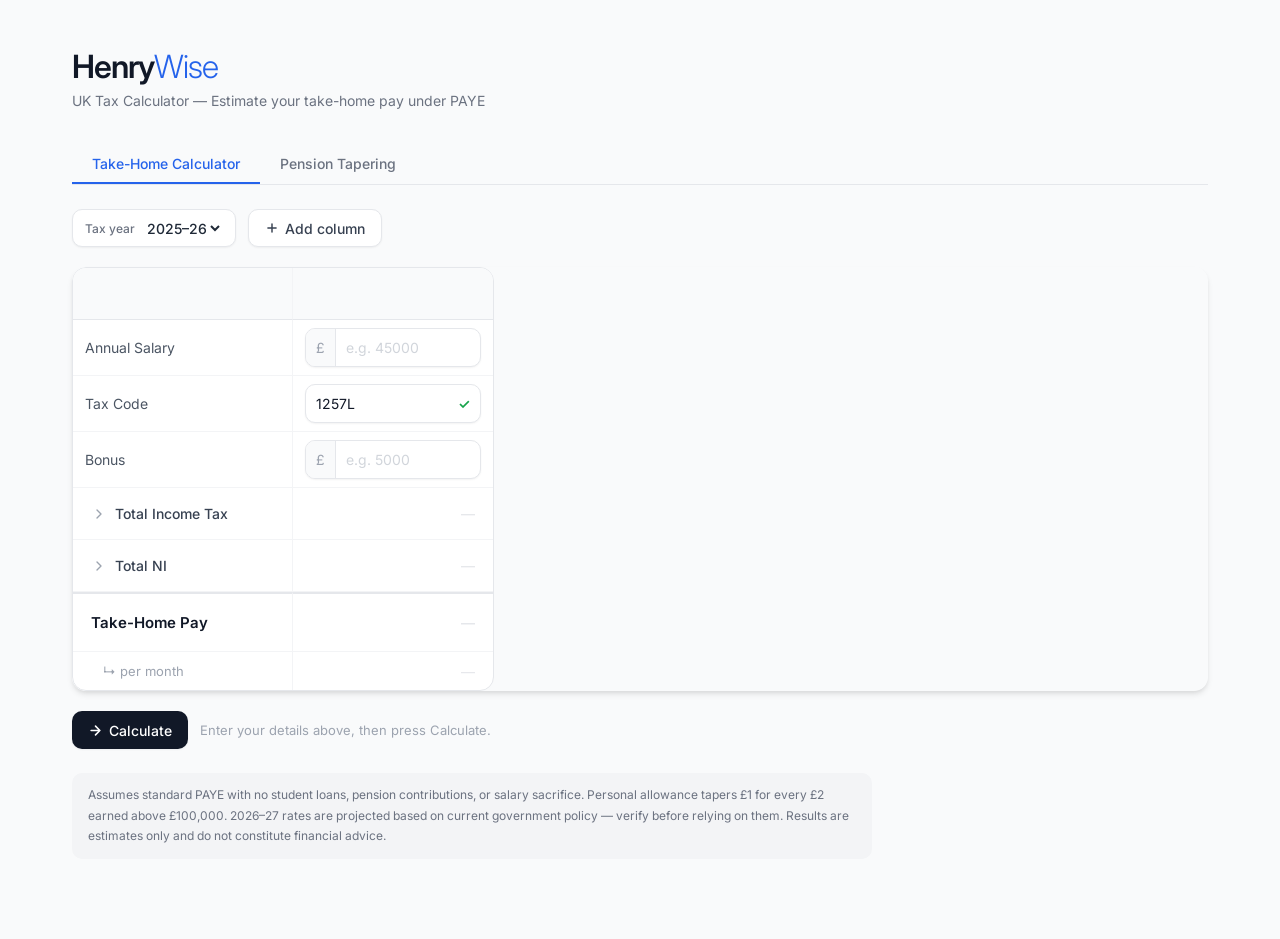
==== commit 4fdfb2ea: "Add pension tapering tab with carry forward calculation Second tab alongside the take-home calculato" ====
--- a/index.html
+++ b/index.html
@@ -14,6 +14,13 @@
     <div class="logo"><span class="logo-henry">Henry</span><span class="logo-wise">Wise</span></div>
     <p>UK Tax Calculator — Estimate your take-home pay under PAYE</p>
   </header>
+
+  <div class="tab-bar">
+    <button class="tab active" data-tab="calculator" onclick="switchTab('calculator')">Take-Home Calculator</button>
+    <button class="tab" data-tab="pension" onclick="switchTab('pension')">Pension Tapering</button>
+  </div>
+
+  <div id="tab-calculator">
 
   <div class="toolbar">
     <div class="select-wrap">
@@ -44,6 +51,19 @@
     Results are estimates only and do not constitute financial advice.
   </p>
 
+  </div><!-- /tab-calculator -->
+
+  <div id="tab-pension" style="display:none">
+    <div class="table-scroll">
+      <div class="calc-grid" id="pensionGrid"></div>
+    </div>
+    <p class="disclaimer" style="margin-top:24px">
+      Annual allowance tapers by £1 for every £2 of adjusted income above the trigger threshold,
+      down to the minimum. Carry forward uses unused allowance from the 3 preceding years.
+      Results are estimates only and do not constitute financial advice.
+    </p>
+  </div>
+
 </div>
 
 <script src="app.js"></script>
--- a/styles.css
+++ b/styles.css
@@ -70,6 +70,33 @@
   color: var(--gray-500);
 }
 
+/* ── Tab bar ──────────────────────────────────────────── */
+
+.tab-bar {
+  display: flex;
+  gap: 0;
+  border-bottom: 1px solid var(--gray-200);
+  margin-bottom: 24px;
+}
+
+.tab {
+  padding: 10px 20px;
+  font-family: inherit;
+  font-size: 0.875rem;
+  font-weight: 500;
+  color: var(--gray-500);
+  background: none;
+  border: none;
+  border-bottom: 2px solid transparent;
+  cursor: pointer;
+  transition: color 0.15s, border-color 0.15s;
+}
+.tab:hover { color: var(--gray-700); }
+.tab.active {
+  color: var(--blue-600);
+  border-bottom-color: var(--blue-600);
+}
+
 /* ── Toolbar ──────────────────────────────────────────── */
 
 .toolbar {
@@ -286,6 +313,19 @@
   min-width: 0;
 }
 .field input::placeholder { color: var(--gray-300); }
+
+.field select {
+  flex: 1;
+  border: none;
+  background: none;
+  font-family: inherit;
+  font-size: 0.875rem;
+  color: var(--gray-900);
+  padding: 10px;
+  outline: none;
+  min-width: 0;
+  cursor: pointer;
+}
 
 /* ── Tax code validation indicator ────────────────────── */
 
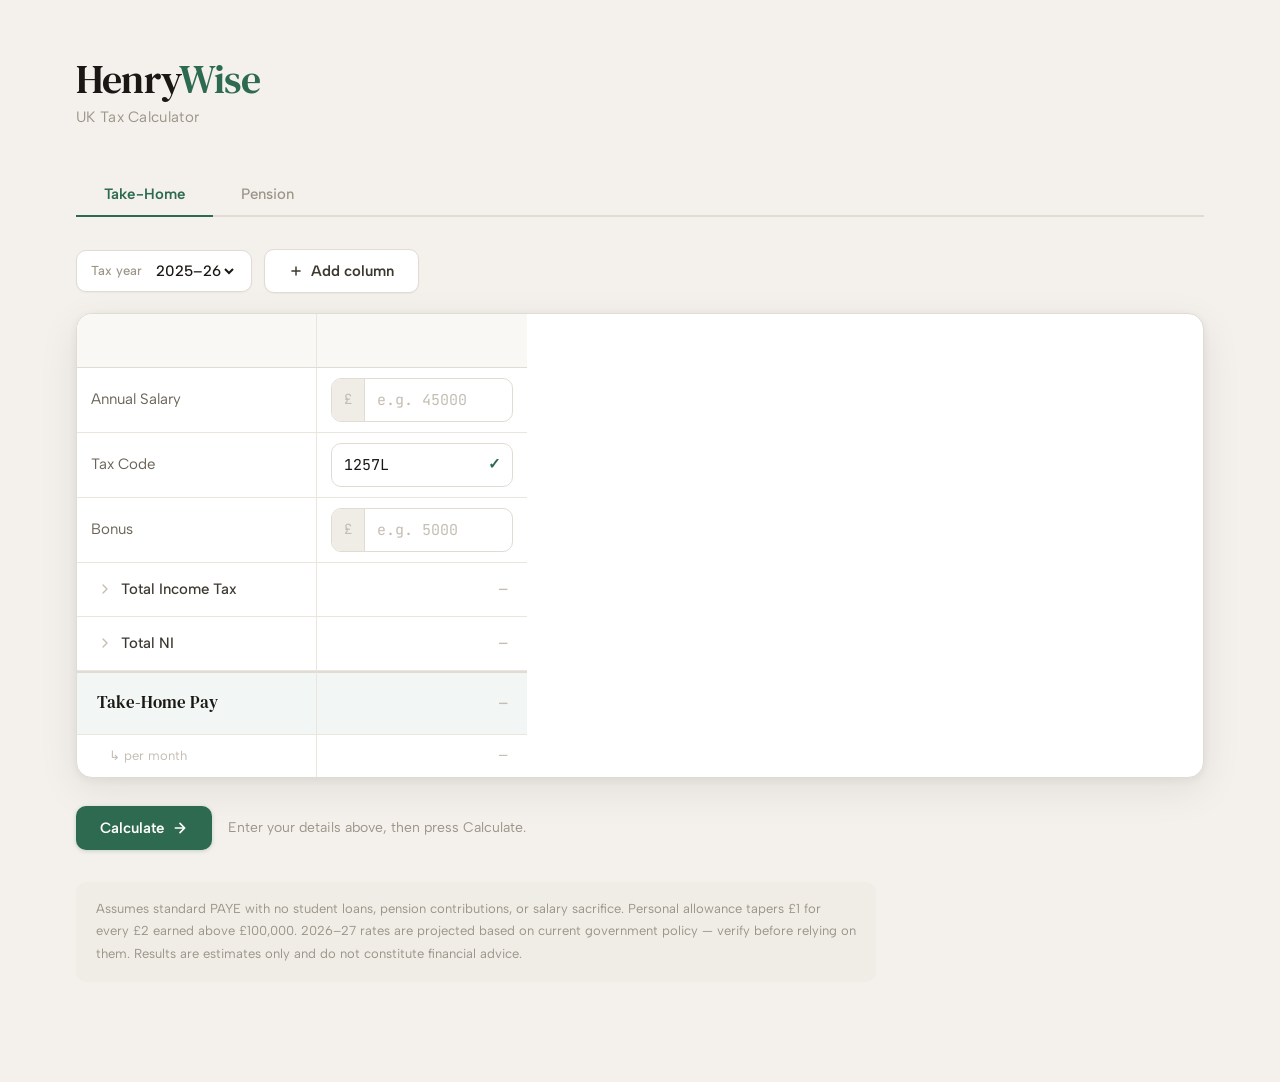
==== commit 650091a1: "Redesign UI with warm light theme and transpose pension table - New typography: DM Serif Text, Alber" ====
--- a/index.html
+++ b/index.html
@@ -4,21 +4,26 @@
   <meta charset="UTF-8">
   <meta name="viewport" content="width=device-width, initial-scale=1.0">
   <title>HenryWise</title>
-  <link href="https://fonts.googleapis.com/css2?family=Inter:wght@300;400;500;600&display=swap" rel="stylesheet">
+  <link rel="preconnect" href="https://fonts.googleapis.com">
+  <link rel="preconnect" href="https://fonts.gstatic.com" crossorigin>
+  <link href="https://fonts.googleapis.com/css2?family=DM+Serif+Text:ital@0;1&family=Albert+Sans:wght@300;400;500;600;700&family=JetBrains+Mono:wght@400;500&display=swap" rel="stylesheet">
   <link rel="stylesheet" href="styles.css">
 </head>
 <body>
 <div class="page">
 
   <header class="page-header">
-    <div class="logo"><span class="logo-henry">Henry</span><span class="logo-wise">Wise</span></div>
-    <p>UK Tax Calculator — Estimate your take-home pay under PAYE</p>
+    <div class="logo">
+      <span class="logo-henry">Henry</span><span class="logo-wise">Wise</span>
+    </div>
+    <p class="tagline">UK Tax Calculator</p>
   </header>
 
-  <div class="tab-bar">
-    <button class="tab active" data-tab="calculator" onclick="switchTab('calculator')">Take-Home Calculator</button>
-    <button class="tab" data-tab="pension" onclick="switchTab('pension')">Pension Tapering</button>
-  </div>
+  <nav class="tab-bar">
+    <button class="tab active" data-tab="calculator" onclick="switchTab('calculator')">Take-Home</button>
+    <button class="tab" data-tab="pension" onclick="switchTab('pension')">Pension</button>
+    <div class="tab-indicator"></div>
+  </nav>
 
   <div id="tab-calculator">
 
@@ -32,14 +37,16 @@
     </div>
   </div>
 
-  <div class="table-scroll">
-    <div class="calc-grid" id="grid"></div>
+  <div class="card">
+    <div class="table-scroll">
+      <div class="calc-grid" id="grid"></div>
+    </div>
   </div>
 
   <div class="calc-action">
     <button class="btn btn-primary" id="calcBtn" onclick="calculate()">
-      <svg width="15" height="15" viewBox="0 0 24 24" fill="none" stroke="currentColor" stroke-width="2.5" stroke-linecap="round" stroke-linejoin="round"><path d="M5 12h14M12 5l7 7-7 7"/></svg>
       Calculate
+      <svg width="16" height="16" viewBox="0 0 24 24" fill="none" stroke="currentColor" stroke-width="2.5" stroke-linecap="round" stroke-linejoin="round"><path d="M5 12h14M12 5l7 7-7 7"/></svg>
     </button>
     <span class="calc-note" id="calcNote">Enter your details above, then press Calculate.</span>
   </div>
@@ -51,15 +58,26 @@
     Results are estimates only and do not constitute financial advice.
   </p>
 
-  </div><!-- /tab-calculator -->
+  </div>
 
   <div id="tab-pension" style="display:none">
-    <div class="table-scroll">
-      <div class="calc-grid" id="pensionGrid"></div>
+    <div class="card">
+      <div class="table-scroll">
+        <div class="calc-grid" id="pensionGrid"></div>
+      </div>
     </div>
-    <p class="disclaimer" style="margin-top:24px">
+
+    <div class="calc-action">
+      <button class="btn btn-primary" id="pensionCalcBtn" onclick="calculatePension()">
+        Calculate
+        <svg width="16" height="16" viewBox="0 0 24 24" fill="none" stroke="currentColor" stroke-width="2.5" stroke-linecap="round" stroke-linejoin="round"><path d="M5 12h14M12 5l7 7-7 7"/></svg>
+      </button>
+      <span class="calc-note" id="pensionCalcNote">Enter your details above, then press Calculate.</span>
+    </div>
+
+    <p class="disclaimer">
       Annual allowance tapers by £1 for every £2 of adjusted income above the trigger threshold,
-      down to the minimum. Carry forward uses unused allowance from the 3 preceding years.
+      down to the minimum. Carry forward uses unused allowance from the 3 preceding years (oldest first).
       Results are estimates only and do not constitute financial advice.
     </p>
   </div>
--- a/styles.css
+++ b/styles.css
@@ -1,103 +1,126 @@
 *, *::before, *::after { box-sizing: border-box; margin: 0; padding: 0; }
 
 :root {
-  --white:   #ffffff;
-  --gray-50: #f9fafb;
-  --gray-100:#f3f4f6;
-  --gray-200:#e5e7eb;
-  --gray-300:#d1d5db;
-  --gray-400:#9ca3af;
-  --gray-500:#6b7280;
-  --gray-600:#4b5563;
-  --gray-700:#374151;
-  --gray-800:#1f2937;
-  --gray-900:#111827;
-
-  --blue-50:  #eff6ff;
-  --blue-100: #dbeafe;
-  --blue-500: #3b82f6;
-  --blue-600: #2563eb;
-  --blue-700: #1d4ed8;
-
-  --green-50:  #f0fdf4;
-  --green-100: #dcfce7;
-  --green-600: #16a34a;
-  --green-700: #15803d;
-
-  --amber-50:  #fffbeb;
-  --amber-100: #fef3c7;
-  --amber-600: #d97706;
-
+  /* ── Palette ─────────────────────── */
+  --bg:        #f4f1ec;
+  --surface:   #ffffff;
+  --surface-2: #faf8f5;
+  --surface-3: #f0ede7;
+
+  --border:    #e0dbd3;
+  --border-lt: #eae6df;
+
+  --ink:       #1a1714;
+  --ink-2:     #3d3830;
+  --ink-3:     #6b6358;
+  --ink-4:     #9c9488;
+  --ink-5:     #c4bdb3;
+
+  --accent:    #2d6a4f;
+  --accent-light: #40916c;
+  --accent-bg: rgba(45, 106, 79, 0.06);
+  --accent-fg: #1b4332;
+
+  --red:       #c1292e;
+  --red-bg:    rgba(193, 41, 46, 0.06);
+  --amber:     #b5890a;
+
+  --radius:    10px;
   --radius-sm: 6px;
-  --radius:    10px;
-  --radius-lg: 14px;
-  --shadow-sm: 0 1px 2px rgba(0,0,0,0.05);
-  --shadow:    0 1px 3px rgba(0,0,0,0.1), 0 1px 2px rgba(0,0,0,0.06);
-  --shadow-md: 0 4px 6px -1px rgba(0,0,0,0.1), 0 2px 4px -1px rgba(0,0,0,0.06);
-  --col-w: 200px;
-  --label-w: 220px;
-}
+  --radius-lg: 16px;
+
+  --shadow-sm: 0 1px 2px rgba(26,23,20,0.04);
+  --shadow:    0 1px 4px rgba(26,23,20,0.06), 0 4px 16px rgba(26,23,20,0.04);
+  --shadow-lg: 0 2px 8px rgba(26,23,20,0.06), 0 12px 40px rgba(26,23,20,0.08);
+
+  --col-w: 210px;
+  --label-w: 240px;
+}
+
+/* ── Base ───────────────────────────────────────────────── */
 
 body {
-  font-family: 'Inter', system-ui, sans-serif;
-  background: var(--gray-50);
-  color: var(--gray-900);
+  font-family: 'Albert Sans', system-ui, -apple-system, sans-serif;
+  background: var(--bg);
+  color: var(--ink);
   min-height: 100vh;
   -webkit-font-smoothing: antialiased;
+  font-size: 15px;
+  line-height: 1.5;
 }
 
 .page {
   max-width: 1200px;
   margin: 0 auto;
-  padding: 48px 32px 80px;
-}
-
-/* ── Header ───────────────────────────────────────────── */
-
-.page-header { margin-bottom: 36px; }
+  padding: 56px 36px 100px;
+}
+
+/* ── Header ─────────────────────────────────────────────── */
+
+.page-header { margin-bottom: 44px; }
 
 .logo {
-  font-size: 2rem;
-  letter-spacing: -0.03em;
-  line-height: 1.2;
-}
-.logo-henry { font-weight: 600; color: var(--gray-900); }
-.logo-wise  { font-weight: 300; color: var(--blue-600); }
-
-.page-header p {
-  margin-top: 6px;
-  font-size: 0.875rem;
-  color: var(--gray-500);
-}
-
-/* ── Tab bar ──────────────────────────────────────────── */
+  font-family: 'DM Serif Text', Georgia, serif;
+  font-size: 2.5rem;
+  letter-spacing: -0.02em;
+  line-height: 1.15;
+}
+
+.logo-henry { color: var(--ink); }
+.logo-wise  { color: var(--accent); }
+
+.tagline {
+  margin-top: 4px;
+  font-size: 0.9375rem;
+  font-weight: 400;
+  color: var(--ink-4);
+  letter-spacing: 0.02em;
+}
+
+/* ── Tab bar ────────────────────────────────────────────── */
 
 .tab-bar {
   display: flex;
   gap: 0;
-  border-bottom: 1px solid var(--gray-200);
-  margin-bottom: 24px;
+  margin-bottom: 32px;
+  position: relative;
+  border-bottom: 2px solid var(--border);
 }
 
 .tab {
-  padding: 10px 20px;
+  padding: 12px 28px;
   font-family: inherit;
-  font-size: 0.875rem;
+  font-size: 0.9375rem;
   font-weight: 500;
-  color: var(--gray-500);
+  color: var(--ink-4);
   background: none;
   border: none;
   border-bottom: 2px solid transparent;
+  margin-bottom: -2px;
   cursor: pointer;
-  transition: color 0.15s, border-color 0.15s;
-}
-.tab:hover { color: var(--gray-700); }
+  transition: color 0.2s;
+  letter-spacing: 0.01em;
+}
+
+.tab:hover { color: var(--ink-2); }
+
 .tab.active {
-  color: var(--blue-600);
-  border-bottom-color: var(--blue-600);
-}
-
-/* ── Toolbar ──────────────────────────────────────────── */
+  color: var(--accent);
+  border-bottom-color: var(--accent);
+  font-weight: 600;
+}
+
+/* ── Card wrapper ───────────────────────────────────────── */
+
+.card {
+  background: var(--surface);
+  border: 1px solid var(--border);
+  border-radius: var(--radius-lg);
+  box-shadow: var(--shadow-lg);
+  overflow: hidden;
+}
+
+/* ── Toolbar ────────────────────────────────────────────── */
 
 .toolbar {
   display: flex;
@@ -110,194 +133,249 @@
 .select-wrap {
   display: flex;
   align-items: center;
-  gap: 8px;
-  background: var(--white);
-  border: 1px solid var(--gray-200);
+  gap: 10px;
+  background: var(--surface);
+  border: 1px solid var(--border);
   border-radius: var(--radius);
-  padding: 0 12px;
-  height: 38px;
+  padding: 0 14px;
+  height: 42px;
   box-shadow: var(--shadow-sm);
-}
+  transition: border-color 0.2s;
+}
+
+.select-wrap:hover { border-color: var(--ink-5); }
+
 .select-wrap label {
-  font-size: 0.75rem;
+  font-size: 0.8125rem;
   font-weight: 500;
-  color: var(--gray-500);
+  color: var(--ink-4);
   white-space: nowrap;
 }
+
 .select-wrap select {
   background: none;
   border: none;
   font-family: inherit;
-  font-size: 0.875rem;
+  font-size: 0.9375rem;
   font-weight: 500;
-  color: var(--gray-800);
+  color: var(--ink);
   outline: none;
   cursor: pointer;
 }
 
-/* ── Buttons ──────────────────────────────────────────── */
+/* ── Buttons ────────────────────────────────────────────── */
 
 .btn {
   display: inline-flex;
   align-items: center;
-  gap: 6px;
+  gap: 8px;
   font-family: inherit;
-  font-size: 0.875rem;
-  font-weight: 500;
+  font-size: 0.9375rem;
+  font-weight: 600;
   border-radius: var(--radius);
   border: none;
   cursor: pointer;
-  padding: 0 16px;
-  height: 38px;
-  transition: background 0.15s, box-shadow 0.15s, transform 0.1s;
+  padding: 0 24px;
+  height: 44px;
+  transition: all 0.2s ease;
   white-space: nowrap;
 }
-.btn:active { transform: scale(0.98); }
+
+.btn:active { transform: scale(0.97); }
 
 .btn-primary {
-  background: var(--gray-900);
+  background: var(--accent);
   color: #fff;
+  box-shadow: 0 1px 4px rgba(45, 106, 79, 0.25);
+}
+
+.btn-primary:hover {
+  background: var(--accent-light);
+  box-shadow: 0 2px 12px rgba(45, 106, 79, 0.3);
+}
+
+.btn-outline {
+  background: var(--surface);
+  color: var(--ink-2);
+  border: 1px solid var(--border);
   box-shadow: var(--shadow-sm);
 }
-.btn-primary:hover { background: var(--gray-700); }
-
-.btn-outline {
-  background: var(--white);
-  color: var(--gray-700);
-  border: 1px solid var(--gray-200);
-  box-shadow: var(--shadow-sm);
-}
-.btn-outline:hover { background: var(--gray-50); border-color: var(--gray-300); }
+
+.btn-outline:hover {
+  background: var(--surface-2);
+  border-color: var(--ink-5);
+}
 
 .btn-ghost {
   background: transparent;
-  color: var(--gray-500);
-  border: 1px dashed var(--gray-300);
-}
-.btn-ghost:hover { background: var(--gray-100); color: var(--gray-700); }
+  color: var(--ink-4);
+  border: 1px dashed var(--border);
+}
+
+.btn-ghost:hover {
+  background: var(--surface-3);
+  color: var(--ink-3);
+  border-color: var(--ink-5);
+}
 
 .btn-danger {
   background: none;
   border: none;
-  color: var(--gray-400);
+  color: var(--ink-5);
   cursor: pointer;
-  font-size: 0.75rem;
+  font-size: 0.8125rem;
   font-family: inherit;
-  padding: 2px 6px;
+  padding: 4px 8px;
   border-radius: var(--radius-sm);
-  transition: color 0.15s, background 0.15s;
-}
-.btn-danger:hover { color: #dc2626; background: #fef2f2; }
-
-/* ── Table / Grid ─────────────────────────────────────── */
-
-.table-scroll {
-  overflow-x: auto;
-  border-radius: var(--radius-lg);
-  box-shadow: var(--shadow-md);
-}
+  transition: all 0.15s;
+}
+
+.btn-danger:hover {
+  color: var(--red);
+  background: var(--red-bg);
+}
+
+/* ── Table / Grid ───────────────────────────────────────── */
+
+.table-scroll { overflow-x: auto; }
 
 .calc-grid {
   display: grid;
-  background: var(--white);
-  border: 1px solid var(--gray-200);
-  border-radius: var(--radius-lg);
   overflow: hidden;
   min-width: fit-content;
   width: fit-content;
 }
 
-/* ── Cells ────────────────────────────────────────────── */
+/* ── Cells ──────────────────────────────────────────────── */
 
 .cell {
   display: flex;
   align-items: center;
-  padding: 0 18px;
-  min-height: 48px;
-  border-bottom: 1px solid var(--gray-100);
-  border-right: 1px solid var(--gray-100);
-  font-size: 0.875rem;
-}
+  padding: 0 20px;
+  min-height: 50px;
+  border-bottom: 1px solid var(--border-lt);
+  border-right: 1px solid var(--border-lt);
+  font-size: 0.9375rem;
+  transition: background 0.15s;
+}
+
 .cell.no-border-right  { border-right: none; }
 .cell.no-border-bottom { border-bottom: none; }
 
-.cell.label-col { color: var(--gray-600); font-size: 0.875rem; }
+.cell.label-col {
+  color: var(--ink-3);
+  font-size: 0.9375rem;
+}
 
 .cell.value-col {
   justify-content: flex-end;
-  font-variant-numeric: tabular-nums;
+  font-family: 'JetBrains Mono', monospace;
   font-size: 0.875rem;
-  color: var(--gray-700);
+  color: var(--ink-2);
 }
 
 /* Column header */
 .cell-colhead {
-  background: var(--gray-50);
-  min-height: 52px;
+  background: var(--surface-2);
+  min-height: 54px;
   justify-content: space-between;
   align-items: center;
   gap: 6px;
-  border-bottom: 1px solid var(--gray-200);
-  border-right: 1px solid var(--gray-100);
-}
+  border-bottom: 1px solid var(--border);
+}
+
 .cell-colhead.label-col { justify-content: flex-start; }
 
 /* Input row */
-.cell-input { min-height: 56px; padding: 8px 12px; }
+.cell-input { min-height: 60px; padding: 10px 14px; }
 
 /* Expandable band detail row */
-.cell-band { min-height: 40px; background: var(--gray-50); }
-.cell-band.label-col { padding-left: 36px; color: var(--gray-500); font-size: 0.8125rem; }
+.cell-band {
+  min-height: 44px;
+  background: var(--surface-2);
+}
+
+.cell-band.label-col {
+  padding-left: 40px;
+  color: var(--ink-4);
+  font-size: 0.875rem;
+}
 
 /* Total rows */
-.cell-total { min-height: 52px; font-weight: 500; }
+.cell-total { min-height: 54px; font-weight: 500; }
+
 .cell-total.label-col {
-  font-size: 0.875rem;
-  color: var(--gray-700);
-  transition: background 0.12s;
-}
-.cell-total.label-col:hover { background: var(--gray-50); }
+  font-size: 0.9375rem;
+  color: var(--ink-2);
+  transition: background 0.15s;
+}
+
+.cell-total.label-col:hover { background: var(--surface-2); }
 
 /* Take-home row */
-.cell-takehome { min-height: 60px; border-top: 2px solid var(--gray-200); }
-.cell-takehome.label-col { font-size: 0.9375rem; font-weight: 600; color: var(--gray-900); }
-.cell-takehome.value-col { font-weight: 600; }
+.cell-takehome {
+  min-height: 64px;
+  border-top: 2px solid var(--border);
+  background: var(--accent-bg);
+}
+
+.cell-takehome.label-col {
+  font-family: 'DM Serif Text', Georgia, serif;
+  font-size: 1.0625rem;
+  color: var(--ink);
+}
+
+.cell-takehome.value-col {
+  font-weight: 500;
+  color: var(--accent);
+  font-size: 1rem;
+}
 
 /* Monthly sub-row */
-.cell-monthly { min-height: 38px; }
-.cell-monthly.label-col { padding-left: 30px; font-size: 0.8125rem; color: var(--gray-400); }
-.cell-monthly.value-col { color: var(--gray-500); }
+.cell-monthly { min-height: 42px; }
+
+.cell-monthly.label-col {
+  padding-left: 32px;
+  font-size: 0.8125rem;
+  color: var(--ink-5);
+}
+
+.cell-monthly.value-col {
+  color: var(--ink-4);
+  font-size: 0.8125rem;
+}
 
 /* Pending state */
-.cell.pending { color: var(--gray-300); }
-
-/* ── Input field ──────────────────────────────────────── */
+.cell.pending { color: var(--ink-5); }
+
+/* ── Input field ────────────────────────────────────────── */
 
 .field {
   display: flex;
   align-items: center;
   width: 100%;
-  background: var(--white);
-  border: 1px solid var(--gray-200);
+  background: var(--surface);
+  border: 1.5px solid var(--border);
   border-radius: var(--radius);
   overflow: hidden;
-  transition: border-color 0.15s, box-shadow 0.15s;
-  box-shadow: var(--shadow-sm);
-}
+  transition: border-color 0.2s, box-shadow 0.2s;
+}
+
 .field:focus-within {
-  border-color: var(--blue-500);
-  box-shadow: 0 0 0 3px rgba(59,130,246,0.15);
+  border-color: var(--accent);
+  box-shadow: 0 0 0 3px rgba(45, 106, 79, 0.1);
 }
 
 .field-pfx {
-  padding: 0 10px;
+  padding: 0 12px;
+  font-family: 'JetBrains Mono', monospace;
   font-size: 0.875rem;
-  color: var(--gray-400);
-  background: var(--gray-50);
+  color: var(--ink-5);
+  background: var(--surface-3);
   align-self: stretch;
   display: flex;
   align-items: center;
-  border-right: 1px solid var(--gray-200);
+  border-right: 1.5px solid var(--border);
   flex-shrink: 0;
 }
 
@@ -305,101 +383,146 @@
   flex: 1;
   border: none;
   background: none;
-  font-family: inherit;
-  font-size: 0.875rem;
-  color: var(--gray-900);
-  padding: 10px;
+  font-family: 'JetBrains Mono', monospace;
+  font-size: 0.9375rem;
+  color: var(--ink);
+  padding: 11px 12px;
   outline: none;
   min-width: 0;
 }
-.field input::placeholder { color: var(--gray-300); }
+
+.field input::placeholder { color: var(--ink-5); }
 
 .field select {
   flex: 1;
   border: none;
   background: none;
   font-family: inherit;
-  font-size: 0.875rem;
-  color: var(--gray-900);
-  padding: 10px;
+  font-size: 0.9375rem;
+  color: var(--ink);
+  padding: 11px 12px;
   outline: none;
   min-width: 0;
   cursor: pointer;
 }
 
-/* ── Tax code validation indicator ────────────────────── */
+/* ── Tax code validation indicator ──────────────────────── */
 
 .tax-code-indicator {
   display: inline-flex;
   align-items: center;
   justify-content: center;
-  width: 24px;
+  width: 28px;
   flex-shrink: 0;
-  font-size: 0.875rem;
+  font-size: 0.9375rem;
   font-weight: 600;
   padding-right: 8px;
 }
-.tax-code-valid   { color: var(--green-600); }
-.tax-code-invalid { color: #dc2626; }
-
-/* ── Toggle chevron ───────────────────────────────────── */
+
+.tax-code-valid   { color: var(--accent); }
+.tax-code-invalid { color: var(--red); }
+
+/* ── Toggle chevron ─────────────────────────────────────── */
 
 .chevron {
   width: 16px;
   height: 16px;
   flex-shrink: 0;
-  color: var(--gray-400);
-  transition: transform 0.2s;
-}
-.chevron.open { transform: rotate(90deg); }
-
-/* ── Column header label ──────────────────────────────── */
+  color: var(--ink-5);
+  transition: transform 0.25s ease, color 0.2s;
+}
+
+.chevron.open {
+  transform: rotate(90deg);
+  color: var(--ink-3);
+}
+
+/* ── Column header label ────────────────────────────────── */
 
 .col-num {
+  font-family: 'Albert Sans', system-ui, sans-serif;
   font-size: 0.75rem;
   font-weight: 600;
-  color: var(--gray-400);
+  color: var(--ink-4);
   letter-spacing: 0.06em;
   text-transform: uppercase;
 }
 
-/* ── Calculate button area ────────────────────────────── */
+/* ── Calculate button area ──────────────────────────────── */
 
 .calc-action {
   display: flex;
   align-items: center;
-  gap: 12px;
-  margin-top: 20px;
-}
+  gap: 16px;
+  margin-top: 28px;
+}
+
 .calc-note {
+  font-size: 0.875rem;
+  color: var(--ink-4);
+}
+
+/* ── Result dash placeholder ────────────────────────────── */
+
+.result-dash {
+  color: var(--ink-5);
+  font-size: 0.875rem;
+}
+
+/* ── Disclaimer ─────────────────────────────────────────── */
+
+.disclaimer {
+  margin-top: 32px;
+  padding: 16px 20px;
+  background: var(--surface-3);
+  border-radius: var(--radius);
   font-size: 0.8125rem;
-  color: var(--gray-400);
-}
-
-/* ── Result dash placeholder ──────────────────────────── */
-
-.result-dash {
-  color: var(--gray-200);
+  color: var(--ink-4);
+  line-height: 1.75;
+  max-width: 800px;
+}
+
+/* ── Pension grid ───────────────────────────────────────── */
+
+.pension-year-cell {
+  font-family: 'JetBrains Mono', monospace;
+  font-weight: 500;
   font-size: 0.875rem;
-}
-
-/* ── Disclaimer ───────────────────────────────────────── */
-
-.disclaimer {
-  margin-top: 24px;
-  padding: 12px 16px;
-  background: var(--gray-100);
-  border-radius: var(--radius);
-  font-size: 0.75rem;
-  color: var(--gray-500);
-  line-height: 1.7;
-  max-width: 800px;
-}
-
-/* ── Animations ───────────────────────────────────────── */
+  color: var(--ink);
+  white-space: nowrap;
+}
+
+#pensionGrid .cell-colhead .col-num {
+  white-space: normal;
+  text-align: center;
+  line-height: 1.4;
+}
+
+#pensionGrid .cell { min-width: 130px; }
+#pensionGrid .cell-input { min-width: 160px; }
+
+/* ── Animations ─────────────────────────────────────────── */
 
 @keyframes fadeSlide {
-  from { opacity: 0; transform: translateY(8px); }
+  from { opacity: 0; transform: translateY(6px); }
   to   { opacity: 1; transform: translateY(0); }
 }
+
 .results-appear { animation: fadeSlide 0.25s ease; }
+
+/* ── Number input spinner removal ───────────────────────── */
+
+input[type="number"]::-webkit-inner-spin-button,
+input[type="number"]::-webkit-outer-spin-button {
+  -webkit-appearance: none;
+  margin: 0;
+}
+
+input[type="number"] { -moz-appearance: textfield; }
+
+/* ── Selection ──────────────────────────────────────────── */
+
+::selection {
+  background: rgba(45, 106, 79, 0.15);
+  color: var(--ink);
+}
